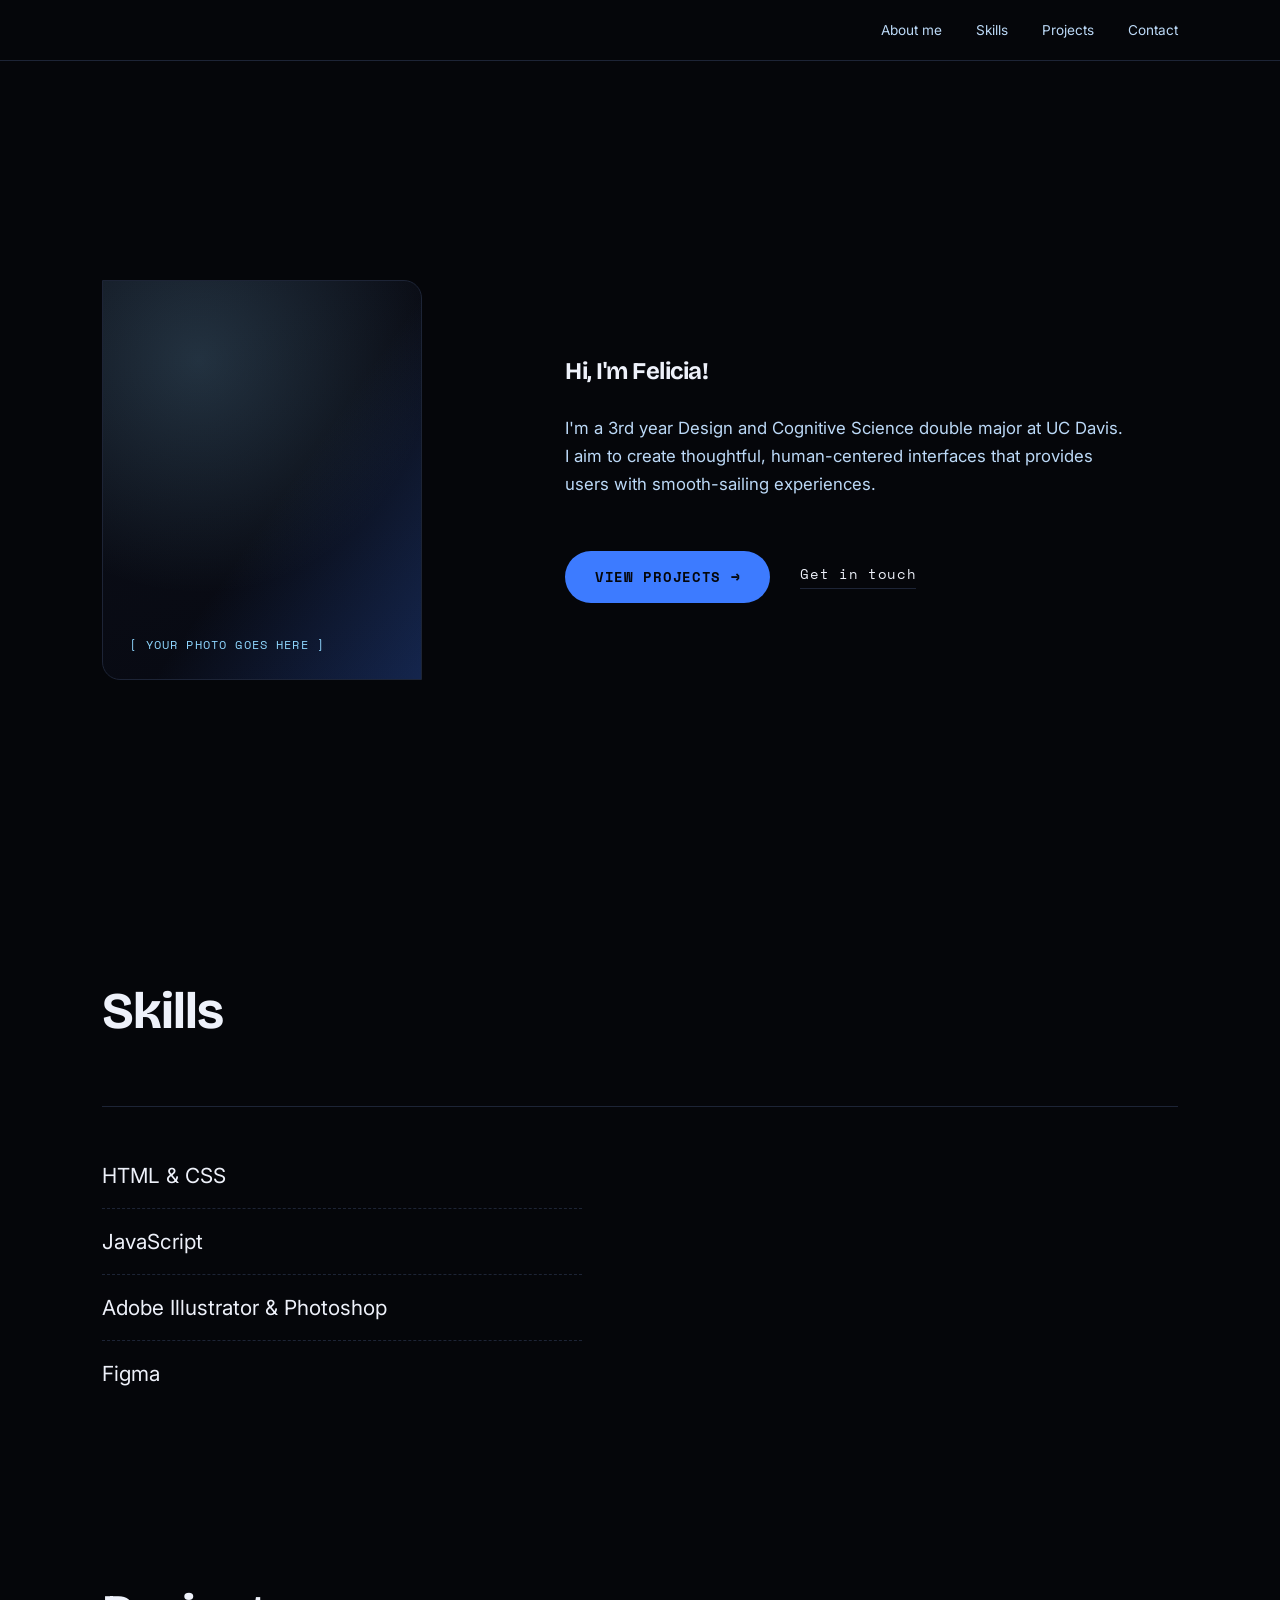
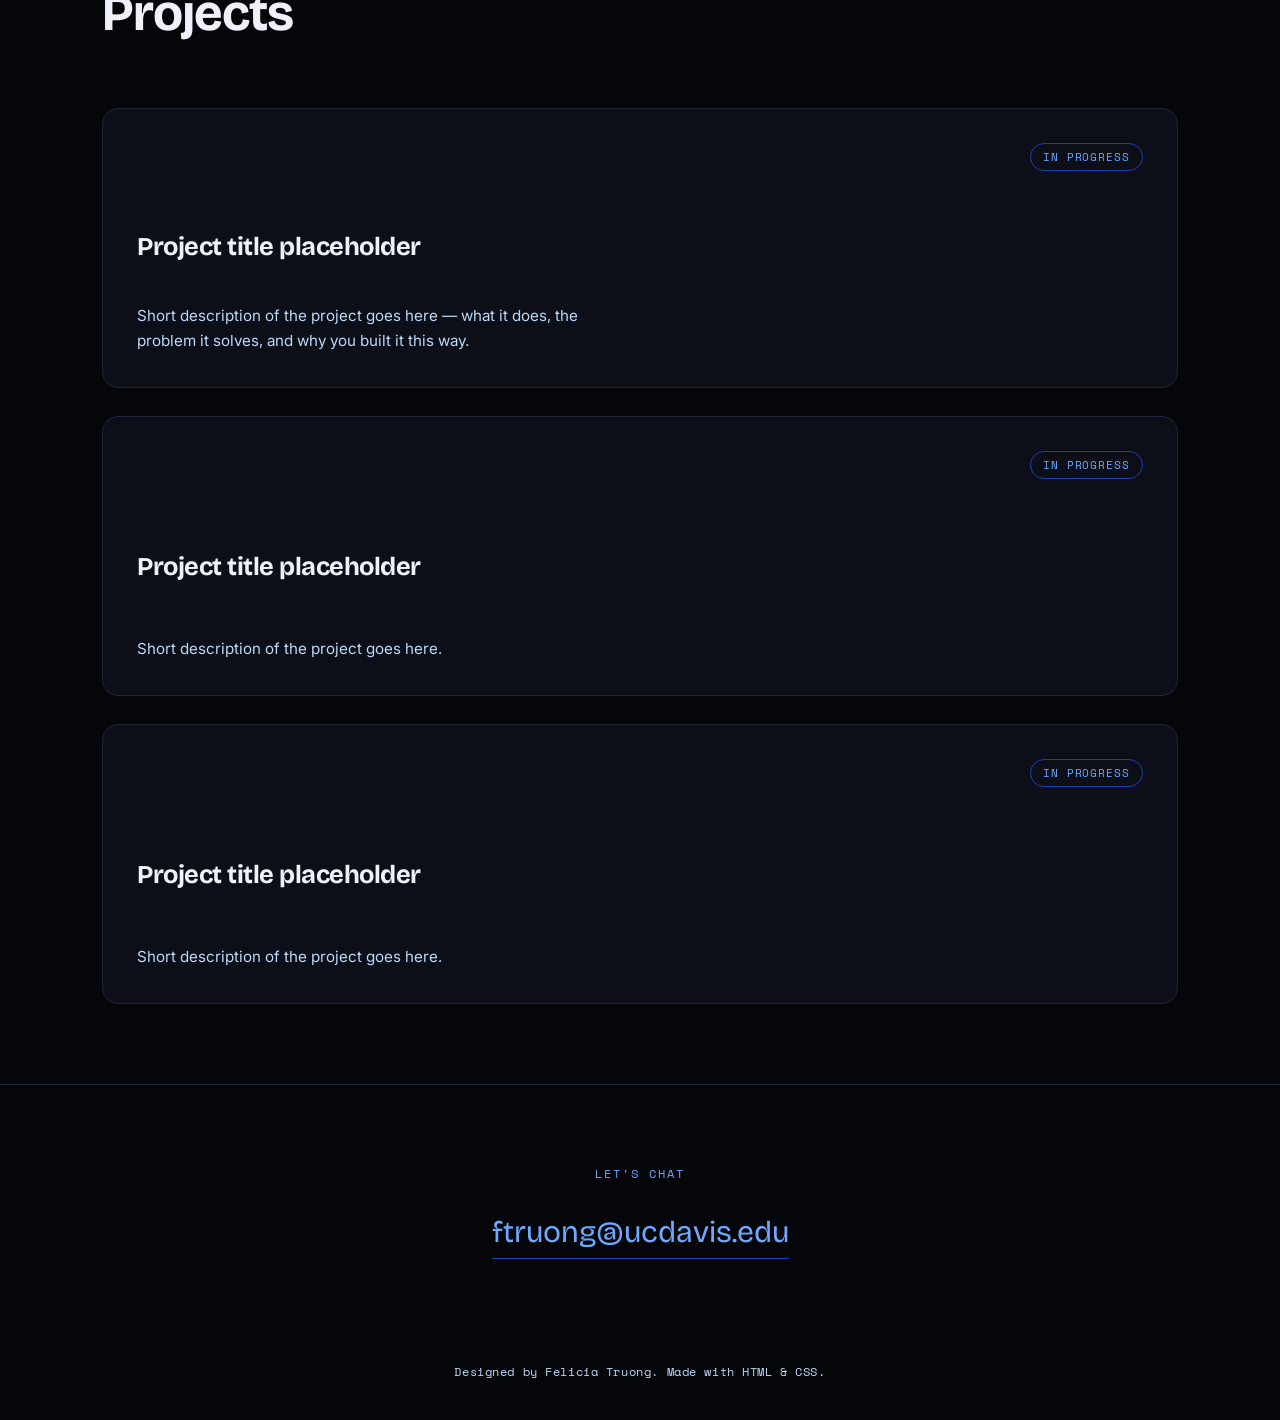
==== index.html @ 0a38a325 "updated css" ====
<!DOCTYPE html>
<html lang="en">
<head>
  <meta charset="UTF-8">
  <meta name="viewport" content="width=device-width, initial-scale=1.0">
  <title>Portfolio</title>
  <link rel="preconnect" href="https://fonts.googleapis.com">
  <link href="https://fonts.googleapis.com/css2?family=Bricolage+Grotesque:opsz,wght@12..96,400;12..96,600;12..96,700;12..96,800&family=Inter:wght@400;500;600&family=Space+Mono:wght@400;700&display=swap" rel="stylesheet">
  <link rel="stylesheet" href="styles.css">
</head>
<body>

<nav>
  <div class="nav-links">
    <a href="#bio">About me</a>
    <a href="#skills">Skills</a>
    <a href="#projects">Projects</a>
    <a href="#contact">Contact</a>
  </div>
</nav>

<!-- ABOUT ME / HERO -->
<section class="hero" id="bio">
  <div class="hero-portrait">
    <!-- Replace this with: <img src="your-photo.jpg" alt="Photo of Felicia"> -->
    <span class="tag">[ YOUR PHOTO GOES HERE ]</span>
  </div>

  <div class="hero-content">
    <h1>Hi, I'm Felicia!</h1>
    <p class="hero-sub">I'm a 3rd year Design and Cognitive Science double major at UC Davis. I aim to create thoughtful, human-centered interfaces that provides users with smooth-sailing experiences.</p>

    <div class="hero-row">
      <a href="#projects" class="btn-primary">VIEW PROJECTS →</a>
      <a href="#contact" class="btn-secondary">Get in touch</a>
    </div>
  </div>

</section>

<!-- SKILLS -->
<section id="skills">
  <div class="section-head">
    <div>
      <h2>Skills</h2>
    </div>
  </div>
 
  <div class="skills-wrap">
    <div class="skill-col">
      <ul class="skill-list">
        <li>HTML & CSS</li>
        <li>JavaScript</li>
        <li>Adobe Illustrator & Photoshop</li>
        <li>Figma</li>
      </ul>
    </div>
  </div>
</section>

<!-- PROJECTS -->
<section id="projects">
  <div class="section-head">
    <div>
      <h2>Projects</h2>
    </div>
  </div>

  <div class="project-grid">
    <div class="project-card">
      <div class="project-top">
        <span class="project-status">In progress</span>
      </div>
      <h3>Project title placeholder</h3>
      <p>Short description of the project goes here — what it does, the problem it solves, and why you built it this way.</p>
    </div>

    <div class="project-card">
      <div class="project-top">
        <span class="project-status">In Progress</span>
      </div>
      <h3>Project title placeholder</h3>
      <p>Short description of the project goes here.</p>
    </div>

    <div class="project-card">
      <div class="project-top">
        <span class="project-status">In Progress</span>
      </div>
      <h3>Project title placeholder</h3>
      <p>Short description of the project goes here.</p>
    </div>

  </div>
</section>

<!-- CONTACT -->
<section id="contact" class="contact">
  <div class="eyebrow">Let's chat</div>
  <a href="mailto:ftruong@ucdavis.edu" class="contact-email">ftruong@ucdavis.edu</a>
</section>

<footer>Designed by Felicia Truong. Made with HTML & CSS.</footer>

</body>
</html>
---- styles.css ----
/* Add you CSS here */
:root{
    --bg: #05060a;
    --surface: #0c0f18;
    --surface-2: #11152200;
    --line: #1d2436;
    --blue-deep: #1b3fb8;
    --blue: #3d7bff;
    --blue-bright: #6ea8ff;
    --cyan: #8fd7ff;
    --text: #eef1fa;
    --muted: #8893a8;
    --mono: 'Space Mono', monospace;
    --section-padding: 80px 8vw;
  }

  *{ margin:0; padding:0; box-sizing:border-box; }

  html{ scroll-behavior:smooth; }

  body{
    background: var(--bg);
    color: var(--text);
    font-family:'Inter', sans-serif;
    overflow-x:hidden;
    position:relative;
  }

  section{ position:relative; z-index:1; padding: var(--section-padding); }

  h1,h2,h3{ font-family:'Bricolage Grotesque', sans-serif; letter-spacing:-0.02em; }

  .eyebrow{
    font-family: var(--mono);
    font-size: 0.72rem;
    letter-spacing: 0.18em;
    text-transform: uppercase;
    color: var(--blue-bright);
    display:flex;
    align-items:center;
    gap:10px;
    margin-bottom: 22px;
  }
  .eyebrow::before{
    content:"";
    width: 28px;
    height: 1px;
    background: var(--blue-bright);
  }

  a{ color: inherit; text-decoration:none; }

  /* ---------- NAV ---------- */
  nav{
    position: fixed;
    top:0; left:0; right:0;
    z-index: 50;
    display:flex;
    justify-content:flex-end;
    align-items:center;
    padding: 22px 8vw;
    background: #05060a;
    border-bottom: 1px solid var(--line);
  }
  .logo{
    font-family:'Bricolage Grotesque', sans-serif;
    font-weight:700;
    font-size:1.1rem;
    letter-spacing:-0.02em;
  }
  .logo span{ color: var(--blue-bright); }
  .nav-links{
    display:flex;
    gap: 34px;
    font-size: 0.85rem;
    color: #bcd9f7;
  }
  .nav-links a{ transition: color 0.25s ease; }
  .nav-links a:hover, .nav-links a:focus-visible{ color: var(--blue-bright); }

  /* ---------- HERO ---------- */
  .hero{
    min-height: 100vh;
    display:grid;
    grid-template-columns: 0.85fr 1.15fr;
    gap: 10px;
    align-items:center;
    padding-top: 140px;
  }
  .hero-content{ display:flex; flex-direction:column; }
  .hero-portrait,
  .bio-portrait{
    aspect-ratio: 4/5;
    max-width: 320px;
    border-radius: 0 18px 0 18px;
    background:
      radial-gradient(circle at 30% 20%, rgba(143,215,255,0.18), transparent 60%),
      linear-gradient(160deg, var(--surface), #070912);
    border: 1px solid var(--line);
    position:relative;
    overflow:hidden;
    display:flex;
    align-items:flex-end;
    padding: 26px;
  }
  .bio-portrait{ border-radius: 18px; }
  .hero-portrait::after,
  .bio-portrait::after{
    content:"";
    position:absolute;
    inset:0;
    background: linear-gradient(125deg, transparent 55%, rgba(61,123,255,0.25));
  }
  .hero-portrait img{
    position:absolute;
    inset:0;
    width:100%;
    height:100%;
    object-fit:cover;
  }
  .hero-portrait .tag,
  .bio-portrait .tag{
    position:relative;
    z-index:2;
    font-family: var(--mono);
    font-size: 0.72rem;
    color: var(--cyan);
    letter-spacing: 0.1em;
  }
  .hero-tag{
    font-size: clamp(3rem, 9vw, 7.5rem);
    line-height: 0.96;
    font-weight: 800;
    max-width: 1100px;
  }
  .hero h1 .grad{
    background: linear-gradient(100deg, var(--blue-bright), var(--cyan) 60%, var(--blue-bright));
    -webkit-background-clip: text;
    background-clip: text;
    color: transparent;
  }
  .hero-sub{
    margin-top: 30px;
    max-width: 560px;
    color: #bcd9f7;
    font-size: 1.05rem;
    line-height: 1.65;
  }
  .hero-row{
    display:flex;
    align-items:center;
    gap: 30px;
    margin-top: 52px;
    flex-wrap: wrap;
  }
  .btn-primary{
    font-family: var(--mono);
    font-size: 0.85rem;
    letter-spacing: 0.05em;
    background: var(--blue);
    color: #05060a;
    padding: 16px 30px;
    border-radius: 999px;
    font-weight:700;
    box-shadow: 0 0 0 0 rgba(61,123,255,0.0);
    transition: box-shadow 0.3s ease, transform 0.3s ease;
  }
  .btn-primary:hover, .btn-primary:focus-visible{
    box-shadow: 0 0 36px 4px rgba(61,123,255,0.55);
    transform: translateY(-2px);
  }
  .btn-secondary{
    font-family: var(--mono);
    font-size: 0.85rem;
    letter-spacing: 0.05em;
    color: var(--text);
    border-bottom: 1px solid var(--line);
    padding-bottom: 4px;
    transition: border-color 0.25s ease, color 0.25s ease;
  }
  .btn-secondary:hover, .btn-secondary:focus-visible{
    border-color: var(--blue-bright);
    color: var(--blue-bright);
  }
  .scroll-hint{
    position:absolute;
    bottom: 48px;
    left: 8vw;
    font-family: var(--mono);
    font-size: 0.7rem;
    color: var(--muted);
    letter-spacing: 0.12em;
    display:flex;
    align-items:center;
    gap: 12px;
  }
  .scroll-hint .bar{
    width:1px; height:34px;
    background: linear-gradient(to bottom, var(--blue-bright), transparent);
  }

  /* ---------- SECTION HEADERS ---------- */
  .section-head{
    display:flex;
    justify-content:space-between;
    align-items:flex-end;
    margin-bottom: 64px;
    gap: 40px;
    flex-wrap:wrap;
  }
  .section-head h2{
    font-size: clamp(2rem, 4vw, 3.2rem);
    font-weight: 700;
  }
  .section-head p{
    color: var(--muted);
    max-width: 360px;
    font-size: 0.95rem;
    line-height: 1.6;
  }

  /* ---------- BIO ---------- */
  .bio{
    display:grid;
    grid-template-columns: 0.9fr 1.1fr;
    gap: 80px;
    align-items:start;
  }
  .bio-portrait{
    aspect-ratio: 4/5;
    border-radius: 18px;
    background:
      radial-gradient(circle at 30% 20%, rgba(143,215,255,0.18), transparent 60%),
      linear-gradient(160deg, var(--surface), #070912);
    border: 1px solid var(--line);
    position:relative;
    overflow:hidden;
    display:flex;
    align-items:flex-end;
    padding: 26px;
  }
  .bio-portrait::after{
    content:"";
    position:absolute;
    inset:0;
    background: linear-gradient(125deg, transparent 55%, rgba(61,123,255,0.25));
  }
  .bio-portrait .tag{
    position:relative;
    z-index:2;
    font-family: var(--mono);
    font-size: 0.72rem;
    color: var(--cyan);
    letter-spacing: 0.1em;
  }
  .bio-text p{
    font-size: 1.15rem;
    line-height: 1.75;
    color: var(--text);
    margin-bottom: 26px;
  }
  .bio-text p:first-of-type{ font-size: 1.35rem; font-weight:500; }
  .bio-text .muted-line{ color: var(--muted); font-size: 1rem; }

  .bio-stats{
    display:flex;
    gap: 50px;
    margin-top: 44px;
    border-top: 1px solid var(--line);
    padding-top: 26px;
    max-width: 560px;
  }
  .bio-stats div strong{
    display:block;
    font-family:'Bricolage Grotesque', sans-serif;
    font-size: 1.8rem;
    color: var(--blue-bright);
  }
  .bio-stats div span{
    font-family: var(--mono);
    font-size: 0.7rem;
    color: var(--muted);
    letter-spacing: 0.08em;
    text-transform: uppercase;
  }

  /* ---------- PROJECTS ---------- */
  .project-grid{
    display:grid;
    grid-template-columns: 1fr;
    gap: 28px;
  }
  .project-card{
    background: var(--surface);
    border: 1px solid var(--line);
    border-radius: 16px;
    padding: 34px;
    position:relative;
    overflow:hidden;
    transition: transform 0.35s ease, border-color 0.35s ease, box-shadow 0.35s ease;
    min-height: 280px;
    display:flex;
    flex-direction:column;
    justify-content:space-between;
  }
  .project-card::before{
    content:"";
    position:absolute;
    top:-40%; right:-30%;
    width: 60%; height: 80%;
    background: radial-gradient(circle, rgba(61,123,255,0.25), transparent 70%);
    opacity:0;
    transition: opacity 0.4s ease;
  }
  .project-card:hover, .project-card:focus-within{
    transform: translateY(-6px);
    border-color: var(--blue);
    box-shadow: 0 20px 50px -20px rgba(61,123,255,0.35);
  }
  .project-card:hover::before{ opacity:1; }
  .project-top{
    display:flex;
    justify-content:flex-end;
    align-items:flex-start;
    position:relative;
    z-index:1;
  }
  .project-num{
    font-family: var(--mono);
    color: var(--muted);
    font-size: 0.8rem;
  }
  .project-status{
    font-family: var(--mono);
    font-size: 0.68rem;
    letter-spacing: 0.08em;
    text-transform: uppercase;
    color: var(--blue-bright);
    border: 1px solid var(--blue-deep);
    padding: 5px 12px;
    border-radius: 999px;
  }
  .project-card h3{
    font-size: 1.6rem;
    margin-top: 30px;
    position:relative;
    z-index:1;
  }
  .project-card p{
    color: #bcd9f7;
    margin-top: 12px;
    font-size: 0.95rem;
    line-height: 1.6;
    max-width: 480px;
    position:relative;
    z-index:1;
  }
  .project-tags{
    display:flex;
    gap: 10px;
    margin-top: 24px;
    flex-wrap:wrap;
    position:relative;
    z-index:1;
  }
  .project-tags span{
    font-family: var(--mono);
    font-size: 0.68rem;
    color: var(--cyan);
    border: 1px solid var(--line);
    padding: 5px 10px;
    border-radius: 6px;
  }

  /* ---------- SKILLS ---------- */
  .skills-wrap{
    display:grid;
    grid-template-columns: 1fr;
    border-top: 1px solid var(--line);
  }
  .skill-col{
    padding: 36px 0;
  }
  .skill-list{
    list-style:none;
    display:flex;
    flex-direction:column;
    gap: 0;
    max-width: 480px;
  }
  .skill-list li{
    font-size: 1.3rem;
    color: var(--text);
    padding: 20px 0;
    border-bottom: 1px dashed var(--line);
  }
  .skill-list li:last-child{ border-bottom:none; padding-bottom:0; }


  /* ---------- CONTACT ---------- */
  .contact{
    text-align:center;
    border-top: 1px solid var(--line);
  }
  .contact .eyebrow{ justify-content:center; }
  .contact .eyebrow::before{ display:none; }
  .contact h2{
    font-size: clamp(2.4rem, 7vw, 5.5rem);
    font-weight: 800;
    max-width: 900px;
    margin: 0 auto 28px;
    line-height: 1.05;
  }
  .contact-email{
    display:inline-block;
    margin-top: 10px;
    font-size: clamp(1.2rem, 3vw, 1.9rem);
    font-family:'Bricolage Grotesque', sans-serif;
    color: var(--blue-bright);
    border-bottom: 1px solid var(--blue-deep);
    padding-bottom: 8px;
    transition: color 0.25s ease, border-color 0.25s ease;
  }
  .contact-email:hover, .contact-email:focus-visible{
    color: var(--cyan);
    border-color: var(--cyan);
  }

  footer{
    text-align:center;
    padding: 24px 8vw 40px;
    font-family: var(--mono);
    font-size: 0.72rem;
    color: #bcd9f7;
    letter-spacing: 0.05em;
  }

  /* ---------- ACCESSIBILITY ---------- */
  a:focus-visible, button:focus-visible{
    outline: 2px solid var(--blue-bright);
    outline-offset: 3px;
  }

  @media (prefers-reduced-motion: reduce){
    *{ transition: none !important; }
    html{ scroll-behavior: auto; }
  }

  /* ---------- RESPONSIVE ---------- */
  @media (max-width: 900px){
    section{ padding: 60px 6vw; }
    .hero{ grid-template-columns: 1fr; padding-top: 120px; }
    .hero-portrait{ order: -1; max-width: 320px; aspect-ratio: 1/1; }
    .project-grid{ grid-template-columns: 1fr; }
    .project-card:nth-child(1){ grid-column: span 1; }
    .skills-wrap{ grid-template-columns: 1fr; }
    .skill-col{ border-right:none; }
    .nav-links{ gap: 16px; font-size: 0.72rem; }
    .logo{ font-size: 0.95rem; }
  }

  @media (max-width: 480px){
    nav{ padding: 18px 5vw; }
    .nav-links{ gap: 10px; font-size: 0.62rem; }
  }
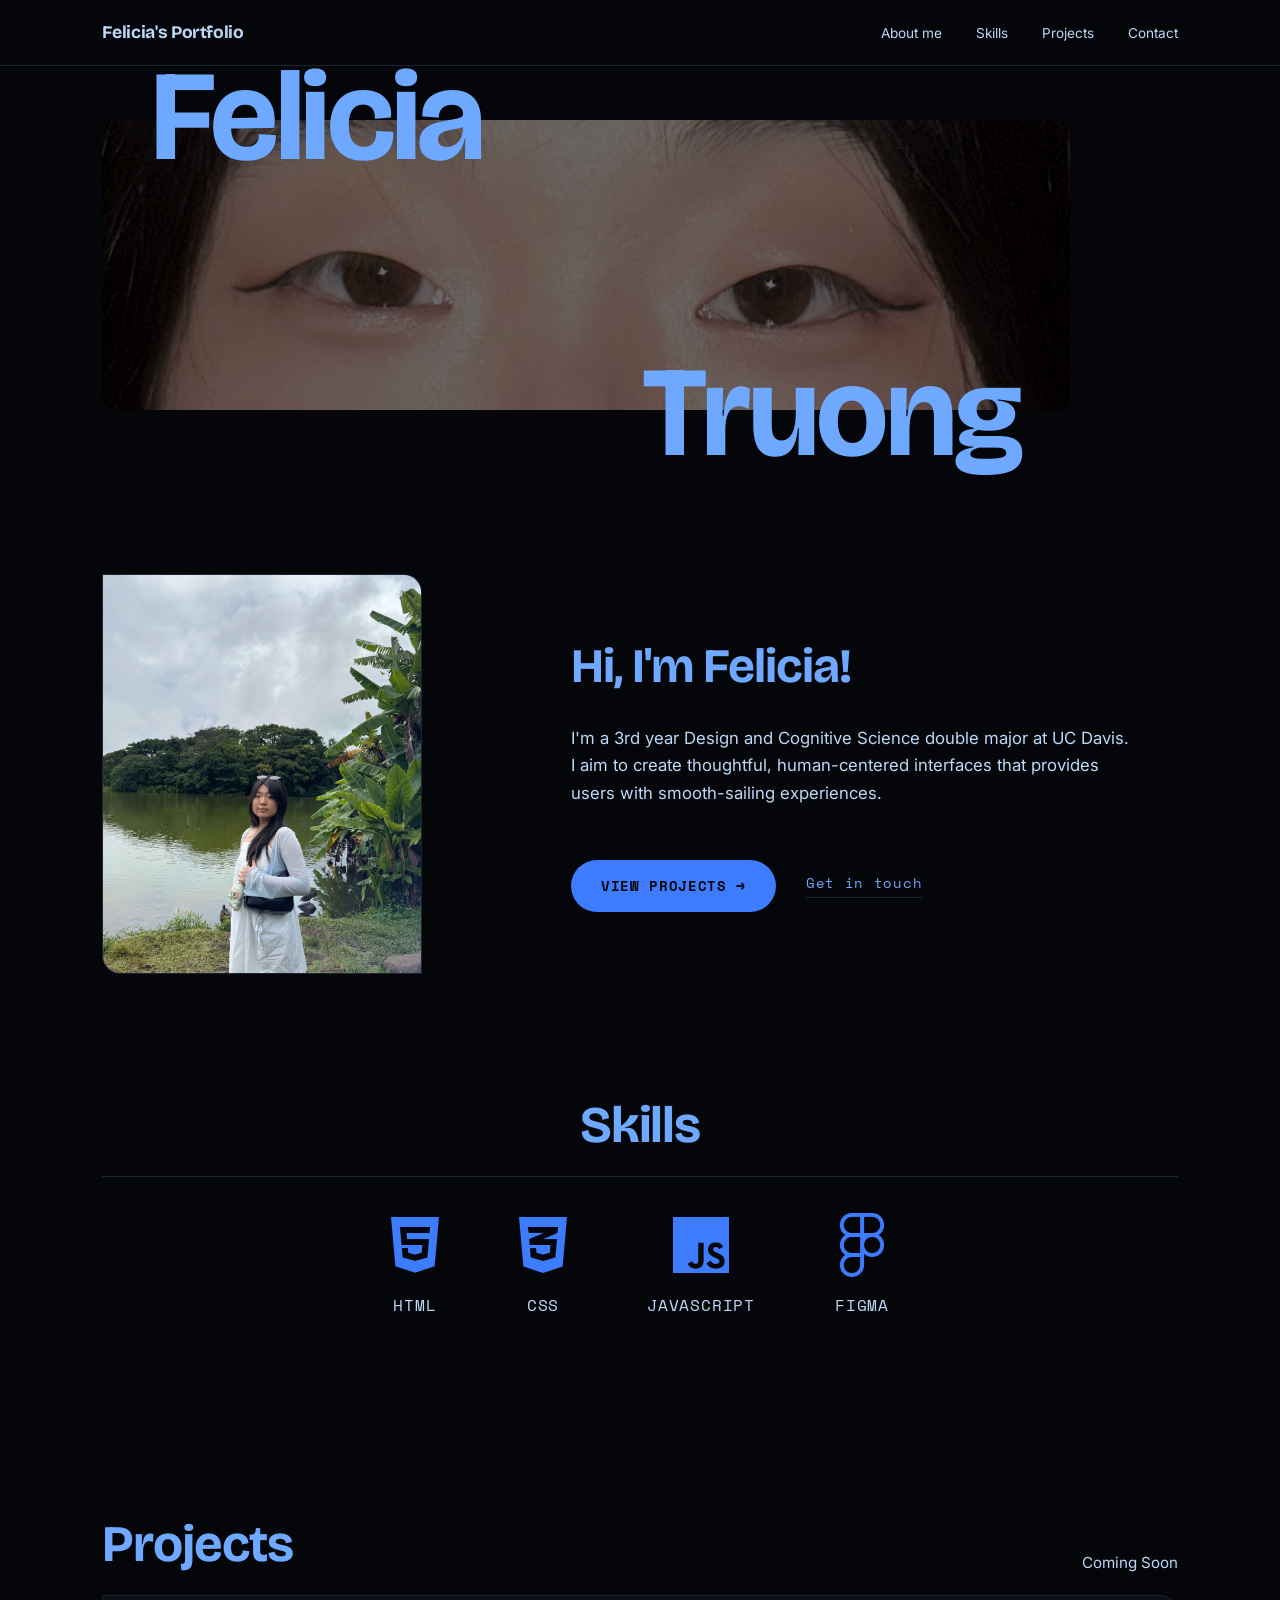
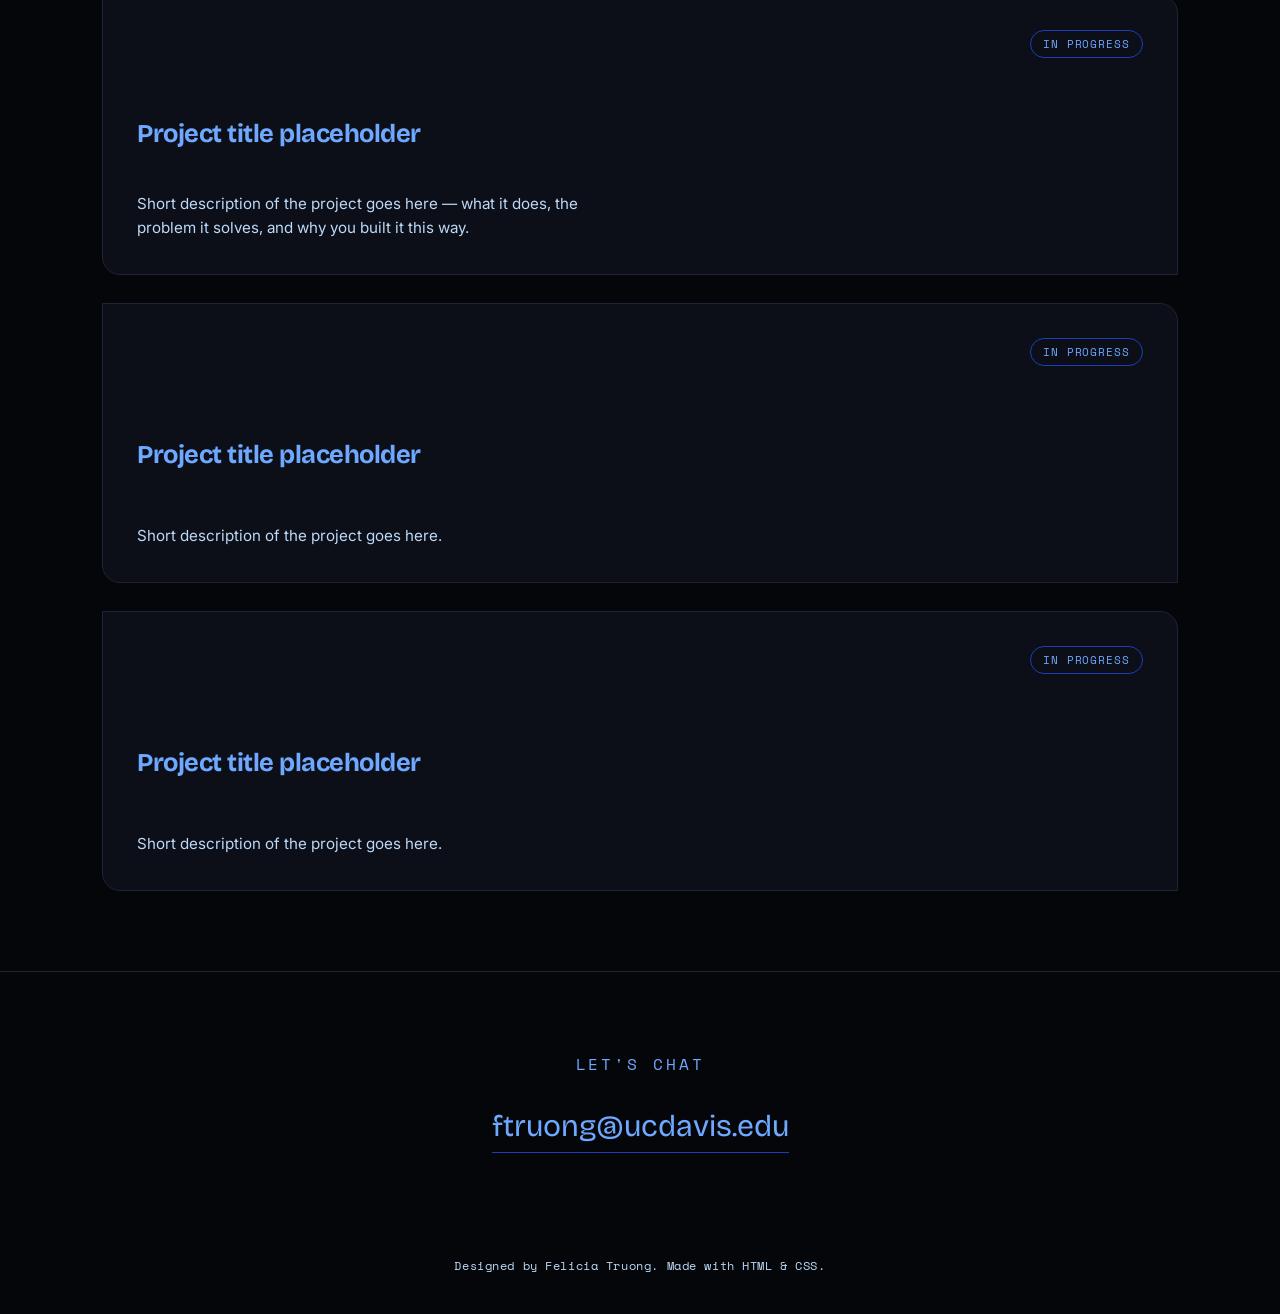
==== commit 31d39258: "refining portfolio website and added personal images" ====
--- a/index.html
+++ b/index.html
@@ -6,11 +6,13 @@
   <title>Portfolio</title>
   <link rel="preconnect" href="https://fonts.googleapis.com">
   <link href="https://fonts.googleapis.com/css2?family=Bricolage+Grotesque:opsz,wght@12..96,400;12..96,600;12..96,700;12..96,800&family=Inter:wght@400;500;600&family=Space+Mono:wght@400;700&display=swap" rel="stylesheet">
+  <link rel="stylesheet" href="https://cdnjs.cloudflare.com/ajax/libs/font-awesome/6.4.0/css/all.min.css">
   <link rel="stylesheet" href="styles.css">
 </head>
 <body>
 
 <nav>
+  <div class="logo">Felicia's Portfolio</div>
   <div class="nav-links">
     <a href="#bio">About me</a>
     <a href="#skills">Skills</a>
@@ -19,11 +21,19 @@
   </div>
 </nav>
 
+<!-- BANNER -->
+<section class="banner">
+  <div class="banner-container">
+    <div class="banner-text banner-top-left">Felicia</div>
+    <img src="img/header.jpg" alt="Banner">
+    <div class="banner-text banner-bottom-right">Truong</div>
+  </div>
+</section>
+
 <!-- ABOUT ME / HERO -->
 <section class="hero" id="bio">
   <div class="hero-portrait">
-    <!-- Replace this with: <img src="your-photo.jpg" alt="Photo of Felicia"> -->
-    <span class="tag">[ YOUR PHOTO GOES HERE ]</span>
+    <img src="img/me.jpg" alt="Photo of Felicia">
   </div>
 
   <div class="hero-content">
@@ -47,13 +57,23 @@
   </div>
  
   <div class="skills-wrap">
-    <div class="skill-col">
-      <ul class="skill-list">
-        <li>HTML & CSS</li>
-        <li>JavaScript</li>
-        <li>Adobe Illustrator & Photoshop</li>
-        <li>Figma</li>
-      </ul>
+    <div class="skill-grid">
+      <div class="skill-item">
+        <i class="fab fa-html5"></i>
+        <p>HTML</p>
+      </div>
+      <div class="skill-item">
+        <i class="fa-brands fa-css3-alt"></i>
+        <p>CSS</p>
+      </div>
+      <div class="skill-item">
+        <i class="fab fa-js"></i>
+        <p>JavaScript</p>
+      </div>
+      <div class="skill-item">
+        <i class="fab fa-figma"></i>
+        <p>Figma</p>
+      </div>
     </div>
   </div>
 </section>
@@ -64,6 +84,7 @@
     <div>
       <h2>Projects</h2>
     </div>
+    <p>Coming Soon</p>
   </div>
 
   <div class="project-grid">
--- a/styles.css
+++ b/styles.css
@@ -1,41 +1,27 @@
-/* Add you CSS here */
-:root{
-    --bg: #05060a;
-    --surface: #0c0f18;
-    --surface-2: #11152200;
-    --line: #1d2436;
-    --blue-deep: #1b3fb8;
-    --blue: #3d7bff;
-    --blue-bright: #6ea8ff;
-    --cyan: #8fd7ff;
-    --text: #eef1fa;
-    --muted: #8893a8;
-    --mono: 'Space Mono', monospace;
-    --section-padding: 80px 8vw;
-  }
-
   *{ margin:0; padding:0; box-sizing:border-box; }
 
   html{ scroll-behavior:smooth; }
 
   body{
-    background: var(--bg);
-    color: var(--text);
+    background: #05060a;
+    color: #6ea8ff;
     font-family:'Inter', sans-serif;
     overflow-x:hidden;
     position:relative;
   }
 
-  section{ position:relative; z-index:1; padding: var(--section-padding); }
+  section{ position:relative; z-index:1; padding: 80px 8vw; }
 
   h1,h2,h3{ font-family:'Bricolage Grotesque', sans-serif; letter-spacing:-0.02em; }
 
+  h1{ font-size: 3rem; }
+
   .eyebrow{
-    font-family: var(--mono);
-    font-size: 0.72rem;
+    font-family: 'Space Mono', monospace;
+    font-size: 1rem;
     letter-spacing: 0.18em;
     text-transform: uppercase;
-    color: var(--blue-bright);
+    color: #6ea8ff;
     display:flex;
     align-items:center;
     gap:10px;
@@ -45,7 +31,7 @@
     content:"";
     width: 28px;
     height: 1px;
-    background: var(--blue-bright);
+    background: #6ea8ff;
   }
 
   a{ color: inherit; text-decoration:none; }
@@ -56,19 +42,19 @@
     top:0; left:0; right:0;
     z-index: 50;
     display:flex;
-    justify-content:flex-end;
+    justify-content:space-between;
     align-items:center;
     padding: 22px 8vw;
     background: #05060a;
-    border-bottom: 1px solid var(--line);
+    border-bottom: 1px solid #1d2436;
   }
   .logo{
     font-family:'Bricolage Grotesque', sans-serif;
     font-weight:700;
     font-size:1.1rem;
     letter-spacing:-0.02em;
-  }
-  .logo span{ color: var(--blue-bright); }
+    color: #bcd9f7;
+  }
   .nav-links{
     display:flex;
     gap: 34px;
@@ -76,16 +62,17 @@
     color: #bcd9f7;
   }
   .nav-links a{ transition: color 0.25s ease; }
-  .nav-links a:hover, .nav-links a:focus-visible{ color: var(--blue-bright); }
+  .nav-links a:hover, .nav-links a:focus-visible{ color: #6ea8ff; text-shadow: 0 0 10px #6ea8ff; }
 
   /* ---------- HERO ---------- */
   .hero{
-    min-height: 100vh;
+    min-height: auto;
     display:grid;
     grid-template-columns: 0.85fr 1.15fr;
-    gap: 10px;
+    gap: 20px;
     align-items:center;
-    padding-top: 140px;
+    padding-top: 80px;
+    padding-bottom: 40px;
   }
   .hero-content{ display:flex; flex-direction:column; }
   .hero-portrait,
@@ -95,8 +82,8 @@
     border-radius: 0 18px 0 18px;
     background:
       radial-gradient(circle at 30% 20%, rgba(143,215,255,0.18), transparent 60%),
-      linear-gradient(160deg, var(--surface), #070912);
-    border: 1px solid var(--line);
+      linear-gradient(160deg, #0c0f18, #070912);
+    border: 1px solid #1d2436;
     position:relative;
     overflow:hidden;
     display:flex;
@@ -122,9 +109,9 @@
   .bio-portrait .tag{
     position:relative;
     z-index:2;
-    font-family: var(--mono);
+    font-family: 'Space Mono', monospace;
     font-size: 0.72rem;
-    color: var(--cyan);
+    color: #8fd7ff;
     letter-spacing: 0.1em;
   }
   .hero-tag{
@@ -154,10 +141,10 @@
     flex-wrap: wrap;
   }
   .btn-primary{
-    font-family: var(--mono);
+    font-family: 'Space Mono', monospace;
     font-size: 0.85rem;
     letter-spacing: 0.05em;
-    background: var(--blue);
+    background: #3d7bff;
     color: #05060a;
     padding: 16px 30px;
     border-radius: 999px;
@@ -170,25 +157,25 @@
     transform: translateY(-2px);
   }
   .btn-secondary{
-    font-family: var(--mono);
+    font-family: 'Space Mono', monospace;
     font-size: 0.85rem;
     letter-spacing: 0.05em;
-    color: var(--text);
-    border-bottom: 1px solid var(--line);
+    color: #6ea8ff;
+    border-bottom: 1px solid #1d2436;
     padding-bottom: 4px;
     transition: border-color 0.25s ease, color 0.25s ease;
   }
   .btn-secondary:hover, .btn-secondary:focus-visible{
-    border-color: var(--blue-bright);
-    color: var(--blue-bright);
+    border-color: #6ea8ff;
+    color: #6ea8ff;
   }
   .scroll-hint{
     position:absolute;
     bottom: 48px;
     left: 8vw;
-    font-family: var(--mono);
+    font-family: 'Space Mono', monospace;
     font-size: 0.7rem;
-    color: var(--muted);
+    color: #8893a8;
     letter-spacing: 0.12em;
     display:flex;
     align-items:center;
@@ -196,7 +183,41 @@
   }
   .scroll-hint .bar{
     width:1px; height:34px;
-    background: linear-gradient(to bottom, var(--blue-bright), transparent);
+    background: linear-gradient(to bottom, #6ea8ff, transparent);
+  }
+
+  /* ---------- BANNER ---------- */
+  .banner{
+    padding: 120px 8vw 80px;
+    position: relative;
+  }
+  .banner-container{
+    position: relative;
+    display: inline-block;
+    width: 90%;
+    margin: 0 auto;
+  }
+  .banner-container img{
+    width: 100%;
+    height: auto;
+    display: block;
+    border-radius: 12px;
+  }
+  .banner-text{
+    position: absolute;
+    font-family: 'Bricolage Grotesque', sans-serif;
+    font-size: clamp(4rem, 10vw, 8rem);
+    font-weight: 700;
+    color: #6ea8ff;
+    letter-spacing: -0.02em;
+  }
+  .banner-top-left{
+    top: -80px;
+    left: 5%;
+  }
+  .banner-bottom-right{
+    bottom: -80px;
+    right: 5%;
   }
 
   /* ---------- SECTION HEADERS ---------- */
@@ -204,7 +225,7 @@
     display:flex;
     justify-content:space-between;
     align-items:flex-end;
-    margin-bottom: 64px;
+    margin-bottom: 20px;
     gap: 40px;
     flex-wrap:wrap;
   }
@@ -213,10 +234,14 @@
     font-weight: 700;
   }
   .section-head p{
-    color: var(--muted);
+    color: #bcd9f7;
     max-width: 360px;
     font-size: 0.95rem;
     line-height: 1.6;
+  }
+
+  #skills .section-head{
+    justify-content: center;
   }
 
   /* ---------- BIO ---------- */
@@ -231,8 +256,8 @@
     border-radius: 18px;
     background:
       radial-gradient(circle at 30% 20%, rgba(143,215,255,0.18), transparent 60%),
-      linear-gradient(160deg, var(--surface), #070912);
-    border: 1px solid var(--line);
+      linear-gradient(160deg, #0c0f18, #070912);
+    border: 1px solid #1d2436;
     position:relative;
     overflow:hidden;
     display:flex;
@@ -248,25 +273,25 @@
   .bio-portrait .tag{
     position:relative;
     z-index:2;
-    font-family: var(--mono);
+    font-family: 'Space Mono', monospace;
     font-size: 0.72rem;
-    color: var(--cyan);
+    color: #8fd7ff;
     letter-spacing: 0.1em;
   }
   .bio-text p{
     font-size: 1.15rem;
     line-height: 1.75;
-    color: var(--text);
+    color: #6ea8ff;
     margin-bottom: 26px;
   }
   .bio-text p:first-of-type{ font-size: 1.35rem; font-weight:500; }
-  .bio-text .muted-line{ color: var(--muted); font-size: 1rem; }
+  .bio-text .muted-line{ color: #8893a8; font-size: 1rem; }
 
   .bio-stats{
     display:flex;
     gap: 50px;
     margin-top: 44px;
-    border-top: 1px solid var(--line);
+    border-top: 1px solid #1d2436;
     padding-top: 26px;
     max-width: 560px;
   }
@@ -274,12 +299,12 @@
     display:block;
     font-family:'Bricolage Grotesque', sans-serif;
     font-size: 1.8rem;
-    color: var(--blue-bright);
+    color: #6ea8ff;
   }
   .bio-stats div span{
-    font-family: var(--mono);
+    font-family: 'Space Mono', monospace;
     font-size: 0.7rem;
-    color: var(--muted);
+    color: #8893a8;
     letter-spacing: 0.08em;
     text-transform: uppercase;
   }
@@ -291,9 +316,9 @@
     gap: 28px;
   }
   .project-card{
-    background: var(--surface);
-    border: 1px solid var(--line);
-    border-radius: 16px;
+    background: #0c0f18;
+    border: 1px solid #1d2436;
+    border-radius: 0 18px 0 18px;
     padding: 34px;
     position:relative;
     overflow:hidden;
@@ -314,7 +339,7 @@
   }
   .project-card:hover, .project-card:focus-within{
     transform: translateY(-6px);
-    border-color: var(--blue);
+    border-color: #3d7bff;
     box-shadow: 0 20px 50px -20px rgba(61,123,255,0.35);
   }
   .project-card:hover::before{ opacity:1; }
@@ -326,17 +351,17 @@
     z-index:1;
   }
   .project-num{
-    font-family: var(--mono);
-    color: var(--muted);
+    font-family: 'Space Mono', monospace;
+    color: #8893a8;
     font-size: 0.8rem;
   }
   .project-status{
-    font-family: var(--mono);
+    font-family: 'Space Mono', monospace;
     font-size: 0.68rem;
     letter-spacing: 0.08em;
     text-transform: uppercase;
-    color: var(--blue-bright);
-    border: 1px solid var(--blue-deep);
+    color: #6ea8ff;
+    border: 1px solid #1b3fb8;
     padding: 5px 12px;
     border-radius: 999px;
   }
@@ -364,10 +389,10 @@
     z-index:1;
   }
   .project-tags span{
-    font-family: var(--mono);
+    font-family: 'Space Mono', monospace;
     font-size: 0.68rem;
-    color: var(--cyan);
-    border: 1px solid var(--line);
+    color: #8fd7ff;
+    border: 1px solid #1d2436;
     padding: 5px 10px;
     border-radius: 6px;
   }
@@ -376,31 +401,46 @@
   .skills-wrap{
     display:grid;
     grid-template-columns: 1fr;
-    border-top: 1px solid var(--line);
-  }
-  .skill-col{
+    border-top: 1px solid #1d2436;
+  }
+  .skill-grid{
+    display: flex;
+    flex-direction: row;
+    gap: 80px;
+    justify-content: center;
+    align-items: flex-start;
     padding: 36px 0;
   }
-  .skill-list{
-    list-style:none;
-    display:flex;
-    flex-direction:column;
-    gap: 0;
-    max-width: 480px;
-  }
-  .skill-list li{
-    font-size: 1.3rem;
-    color: var(--text);
-    padding: 20px 0;
-    border-bottom: 1px dashed var(--line);
-  }
-  .skill-list li:last-child{ border-bottom:none; padding-bottom:0; }
+  .skill-item{
+    display: flex;
+    flex-direction: column;
+    align-items: center;
+    gap: 16px;
+    cursor: pointer;
+    transition: transform 0.3s ease;
+  }
+  .skill-item i{
+    font-size: 4rem;
+    color: #3d7bff;
+    transition: transform 0.3s ease, filter 0.3s ease;
+  }
+  .skill-item p{
+    font-family: 'Space Mono', monospace;
+    font-size: 1rem;
+    color: #bcd9f7;
+    letter-spacing: 0.05em;
+    text-transform: uppercase;
+  }
+  .skill-item:hover i{
+    transform: scale(1.2);
+    filter: drop-shadow(0 0 15px #3d7bff);
+  }
 
 
   /* ---------- CONTACT ---------- */
   .contact{
     text-align:center;
-    border-top: 1px solid var(--line);
+    border-top: 1px solid #1d2436;
   }
   .contact .eyebrow{ justify-content:center; }
   .contact .eyebrow::before{ display:none; }
@@ -416,20 +456,20 @@
     margin-top: 10px;
     font-size: clamp(1.2rem, 3vw, 1.9rem);
     font-family:'Bricolage Grotesque', sans-serif;
-    color: var(--blue-bright);
-    border-bottom: 1px solid var(--blue-deep);
+    color: #6ea8ff;
+    border-bottom: 1px solid #1b3fb8;
     padding-bottom: 8px;
     transition: color 0.25s ease, border-color 0.25s ease;
   }
   .contact-email:hover, .contact-email:focus-visible{
-    color: var(--cyan);
-    border-color: var(--cyan);
+    color: #8fd7ff;
+    border-color: #8fd7ff;
   }
 
   footer{
     text-align:center;
     padding: 24px 8vw 40px;
-    font-family: var(--mono);
+    font-family: 'Space Mono', monospace;
     font-size: 0.72rem;
     color: #bcd9f7;
     letter-spacing: 0.05em;
@@ -437,7 +477,7 @@
 
   /* ---------- ACCESSIBILITY ---------- */
   a:focus-visible, button:focus-visible{
-    outline: 2px solid var(--blue-bright);
+    outline: 2px solid #6ea8ff;
     outline-offset: 3px;
   }
 
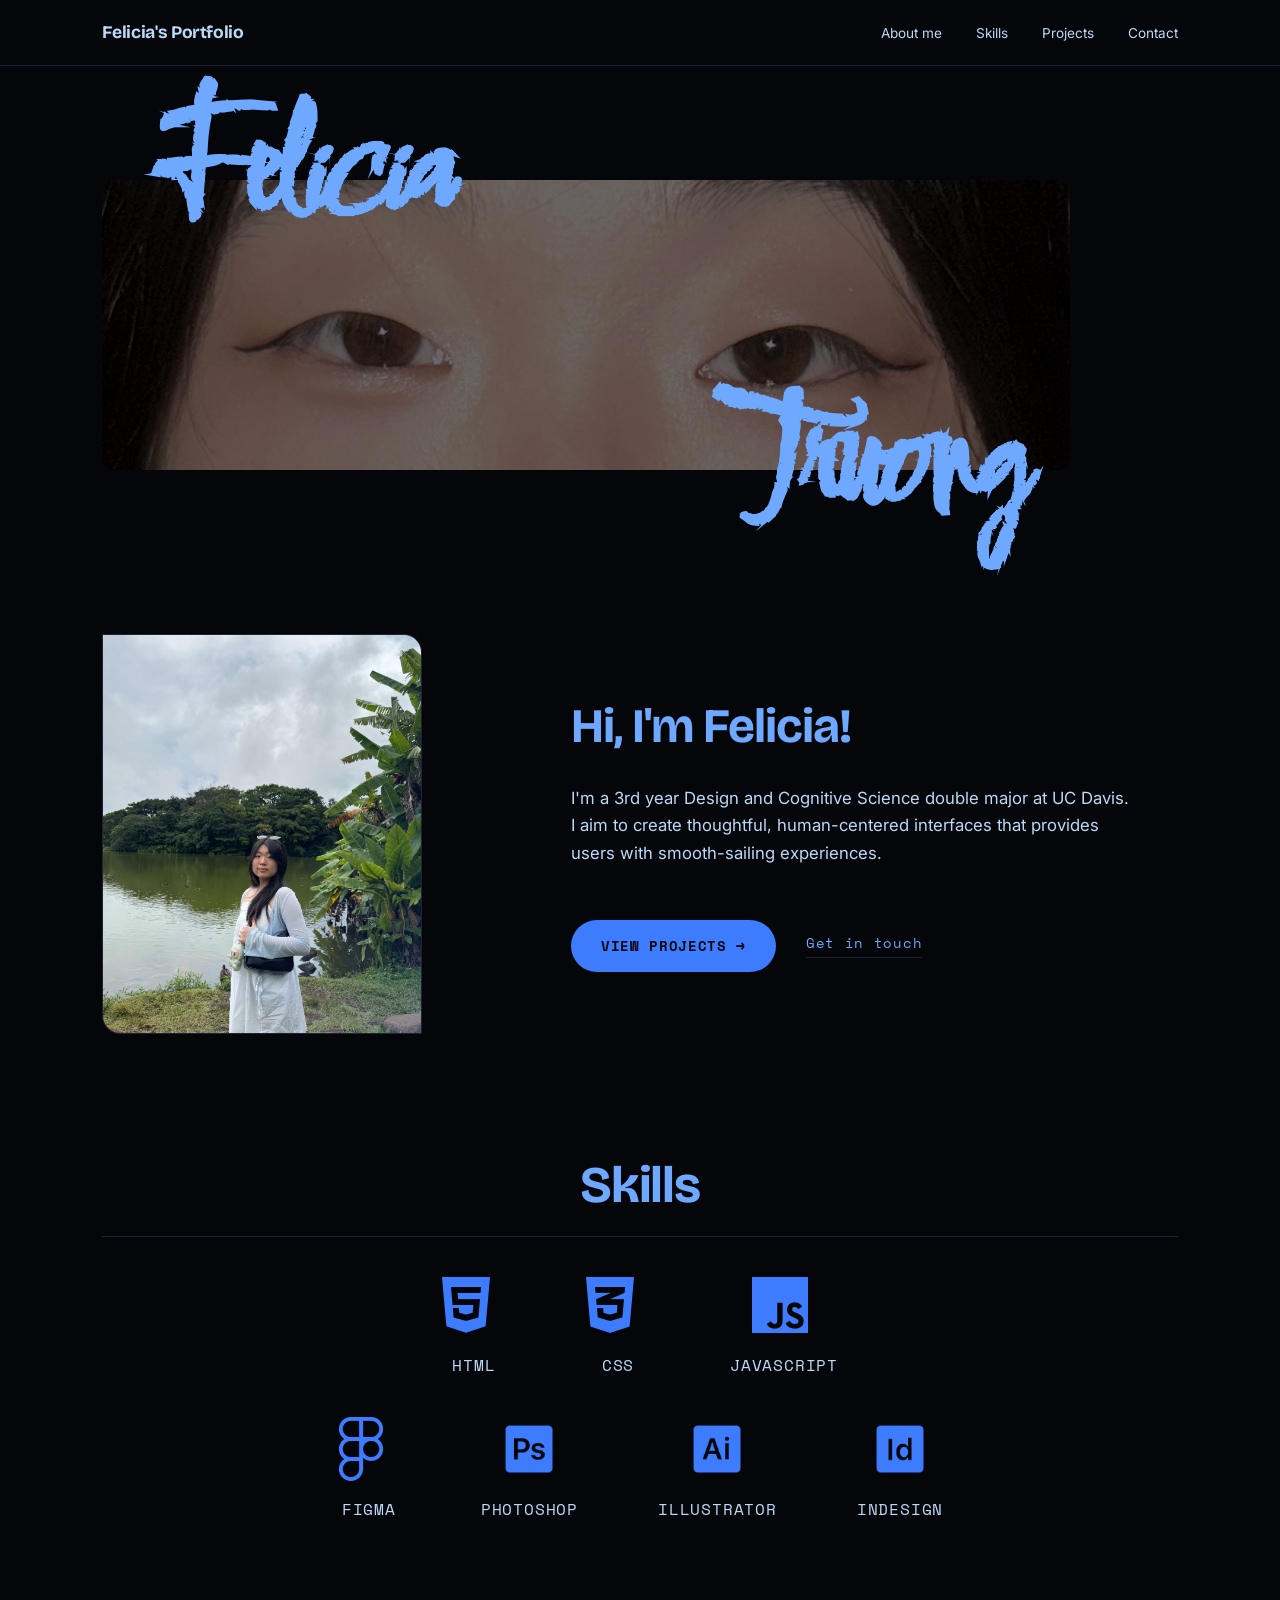
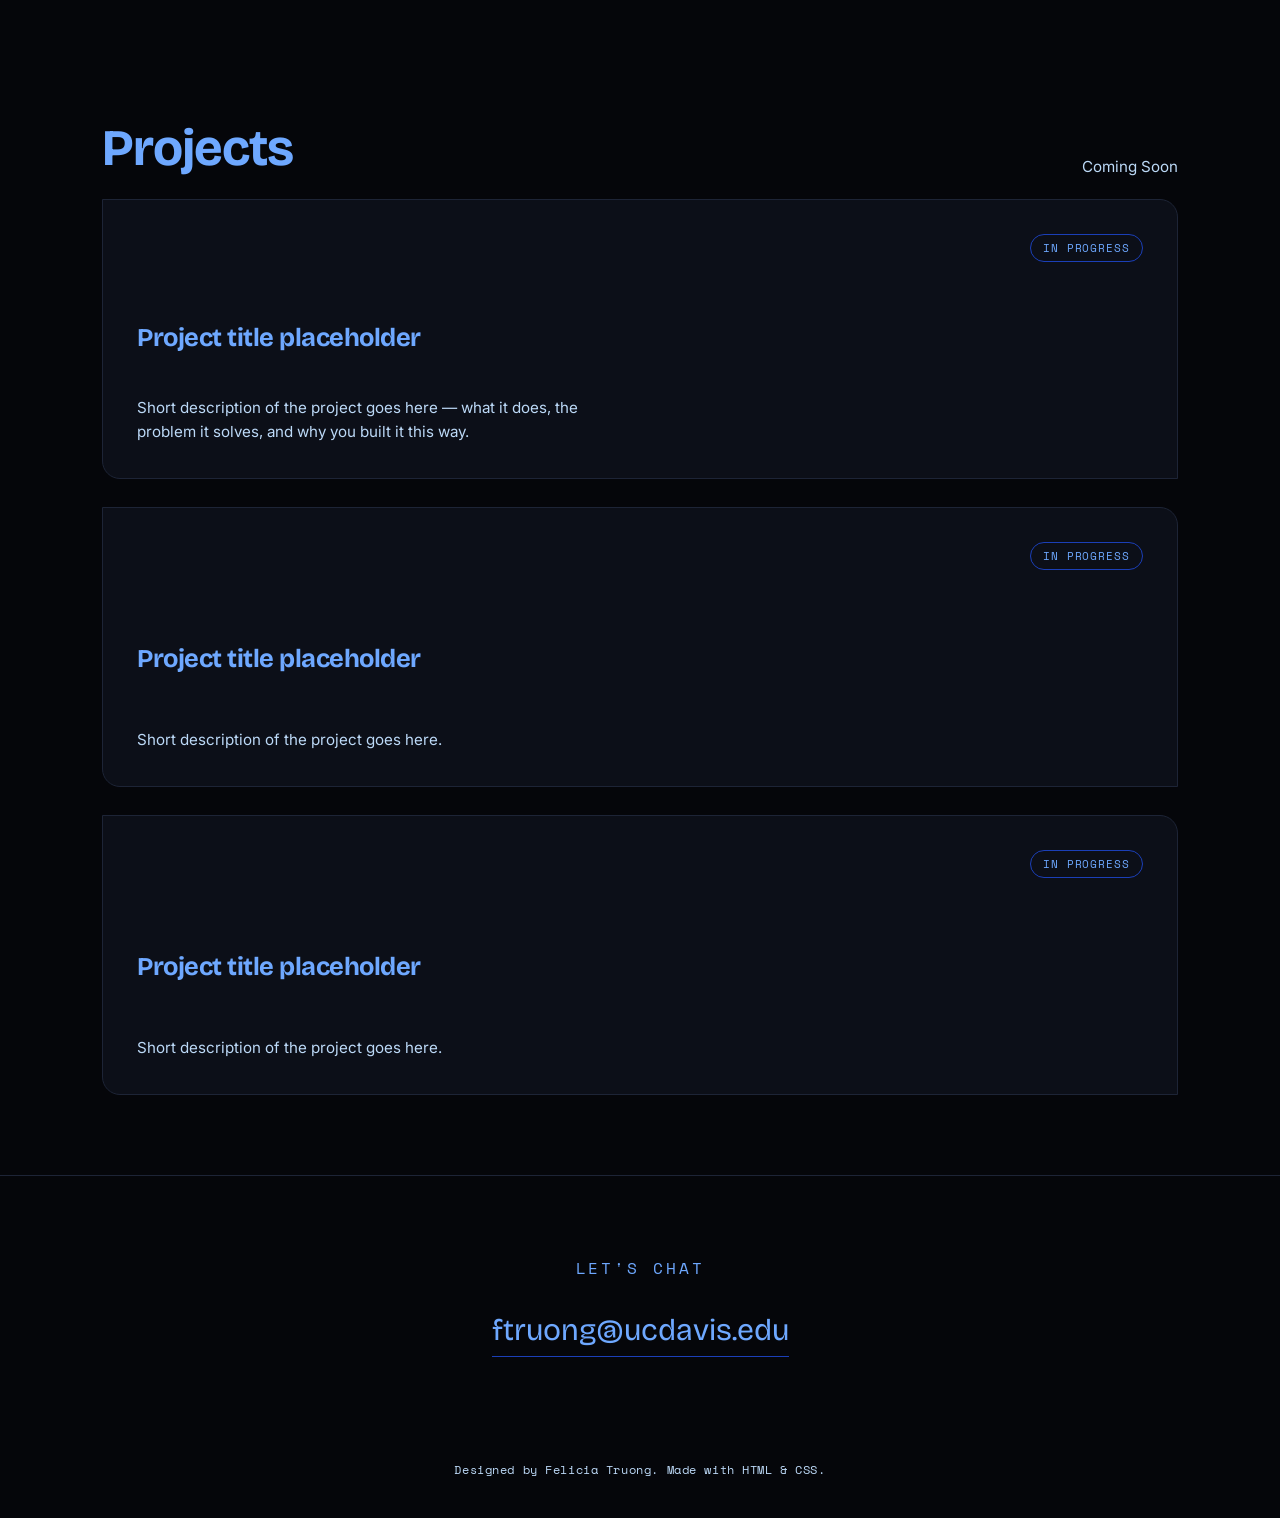
==== commit da83fd72: "update portfolio layout and styles; enhance skills section and add new images" ====
--- a/index.html
+++ b/index.html
@@ -5,7 +5,7 @@
   <meta name="viewport" content="width=device-width, initial-scale=1.0">
   <title>Portfolio</title>
   <link rel="preconnect" href="https://fonts.googleapis.com">
-  <link href="https://fonts.googleapis.com/css2?family=Bricolage+Grotesque:opsz,wght@12..96,400;12..96,600;12..96,700;12..96,800&family=Inter:wght@400;500;600&family=Space+Mono:wght@400;700&display=swap" rel="stylesheet">
+  <link href="https://fonts.googleapis.com/css2?family=Bricolage+Grotesque:opsz,wght@12..96,400;12..96,600;12..96,700;12..96,800&family=Comforter+Brush&family=Inter:wght@400;500;600&family=Space+Mono:wght@400;700&display=swap" rel="stylesheet">
   <link rel="stylesheet" href="https://cdnjs.cloudflare.com/ajax/libs/font-awesome/6.4.0/css/all.min.css">
   <link rel="stylesheet" href="styles.css">
 </head>
@@ -58,21 +58,37 @@
  
   <div class="skills-wrap">
     <div class="skill-grid">
-      <div class="skill-item">
-        <i class="fab fa-html5"></i>
-        <p>HTML</p>
+      <div class="skill-row">
+        <div class="skill-item">
+          <i class="fab fa-html5"></i>
+          <p>HTML</p>
+        </div>
+        <div class="skill-item">
+          <i class="fa-brands fa-css3-alt"></i>
+          <p>CSS</p>
+        </div>
+        <div class="skill-item">
+          <i class="fab fa-js"></i>
+          <p>JavaScript</p>
+        </div>
       </div>
-      <div class="skill-item">
-        <i class="fa-brands fa-css3-alt"></i>
-        <p>CSS</p>
-      </div>
-      <div class="skill-item">
-        <i class="fab fa-js"></i>
-        <p>JavaScript</p>
-      </div>
-      <div class="skill-item">
-        <i class="fab fa-figma"></i>
-        <p>Figma</p>
+      <div class="skill-row">
+        <div class="skill-item">
+          <i class="fab fa-figma"></i>
+          <p>Figma</p>
+        </div>
+        <div class="skill-item">
+          <img src="img/photoshop.png" alt="Photoshop icon">
+          <p>Photoshop</p>
+        </div>
+        <div class="skill-item">
+          <img src="img/illustrator.png" alt="Illustrator icon">
+          <p>Illustrator</p>
+        </div>
+        <div class="skill-item">
+          <img src="img/indesign.png" alt="InDesign icon">
+          <p>InDesign</p>
+        </div>
       </div>
     </div>
   </div>
--- a/styles.css
+++ b/styles.css
@@ -188,7 +188,7 @@
 
   /* ---------- BANNER ---------- */
   .banner{
-    padding: 120px 8vw 80px;
+    padding: 180px 8vw 80px;
     position: relative;
   }
   .banner-container{
@@ -205,18 +205,18 @@
   }
   .banner-text{
     position: absolute;
-    font-family: 'Bricolage Grotesque', sans-serif;
-    font-size: clamp(4rem, 10vw, 8rem);
+    font-family: 'Comforter Brush', cursive;
+    font-size: clamp(5rem, 12vw, 10rem);
     font-weight: 700;
     color: #6ea8ff;
     letter-spacing: -0.02em;
   }
   .banner-top-left{
-    top: -80px;
+    top: -110px;
     left: 5%;
   }
   .banner-bottom-right{
-    bottom: -80px;
+    bottom: -110px;
     right: 5%;
   }
 
@@ -405,11 +405,19 @@
   }
   .skill-grid{
     display: flex;
-    flex-direction: row;
+    flex-direction: column;
+    gap: 40px;
+    justify-content: center;
+    align-items: center;
+    padding: 36px 0;
+  }
+  .skill-row{
+    display: flex;
+    flex-wrap: wrap;
     gap: 80px;
     justify-content: center;
     align-items: flex-start;
-    padding: 36px 0;
+    width: 100%;
   }
   .skill-item{
     display: flex;
@@ -419,10 +427,21 @@
     cursor: pointer;
     transition: transform 0.3s ease;
   }
+  .skill-item i,
+  .skill-item img{
+    width: 4rem;
+    height: 4rem;
+    transition: transform 0.3s ease, filter 0.3s ease;
+  }
   .skill-item i{
+    display: block;
+    line-height: 1;
     font-size: 4rem;
     color: #3d7bff;
-    transition: transform 0.3s ease, filter 0.3s ease;
+  }
+  .skill-item img{
+    display: block;
+    object-fit: contain;
   }
   .skill-item p{
     font-family: 'Space Mono', monospace;
@@ -431,7 +450,8 @@
     letter-spacing: 0.05em;
     text-transform: uppercase;
   }
-  .skill-item:hover i{
+  .skill-item:hover i,
+  .skill-item:hover img{
     transform: scale(1.2);
     filter: drop-shadow(0 0 15px #3d7bff);
   }
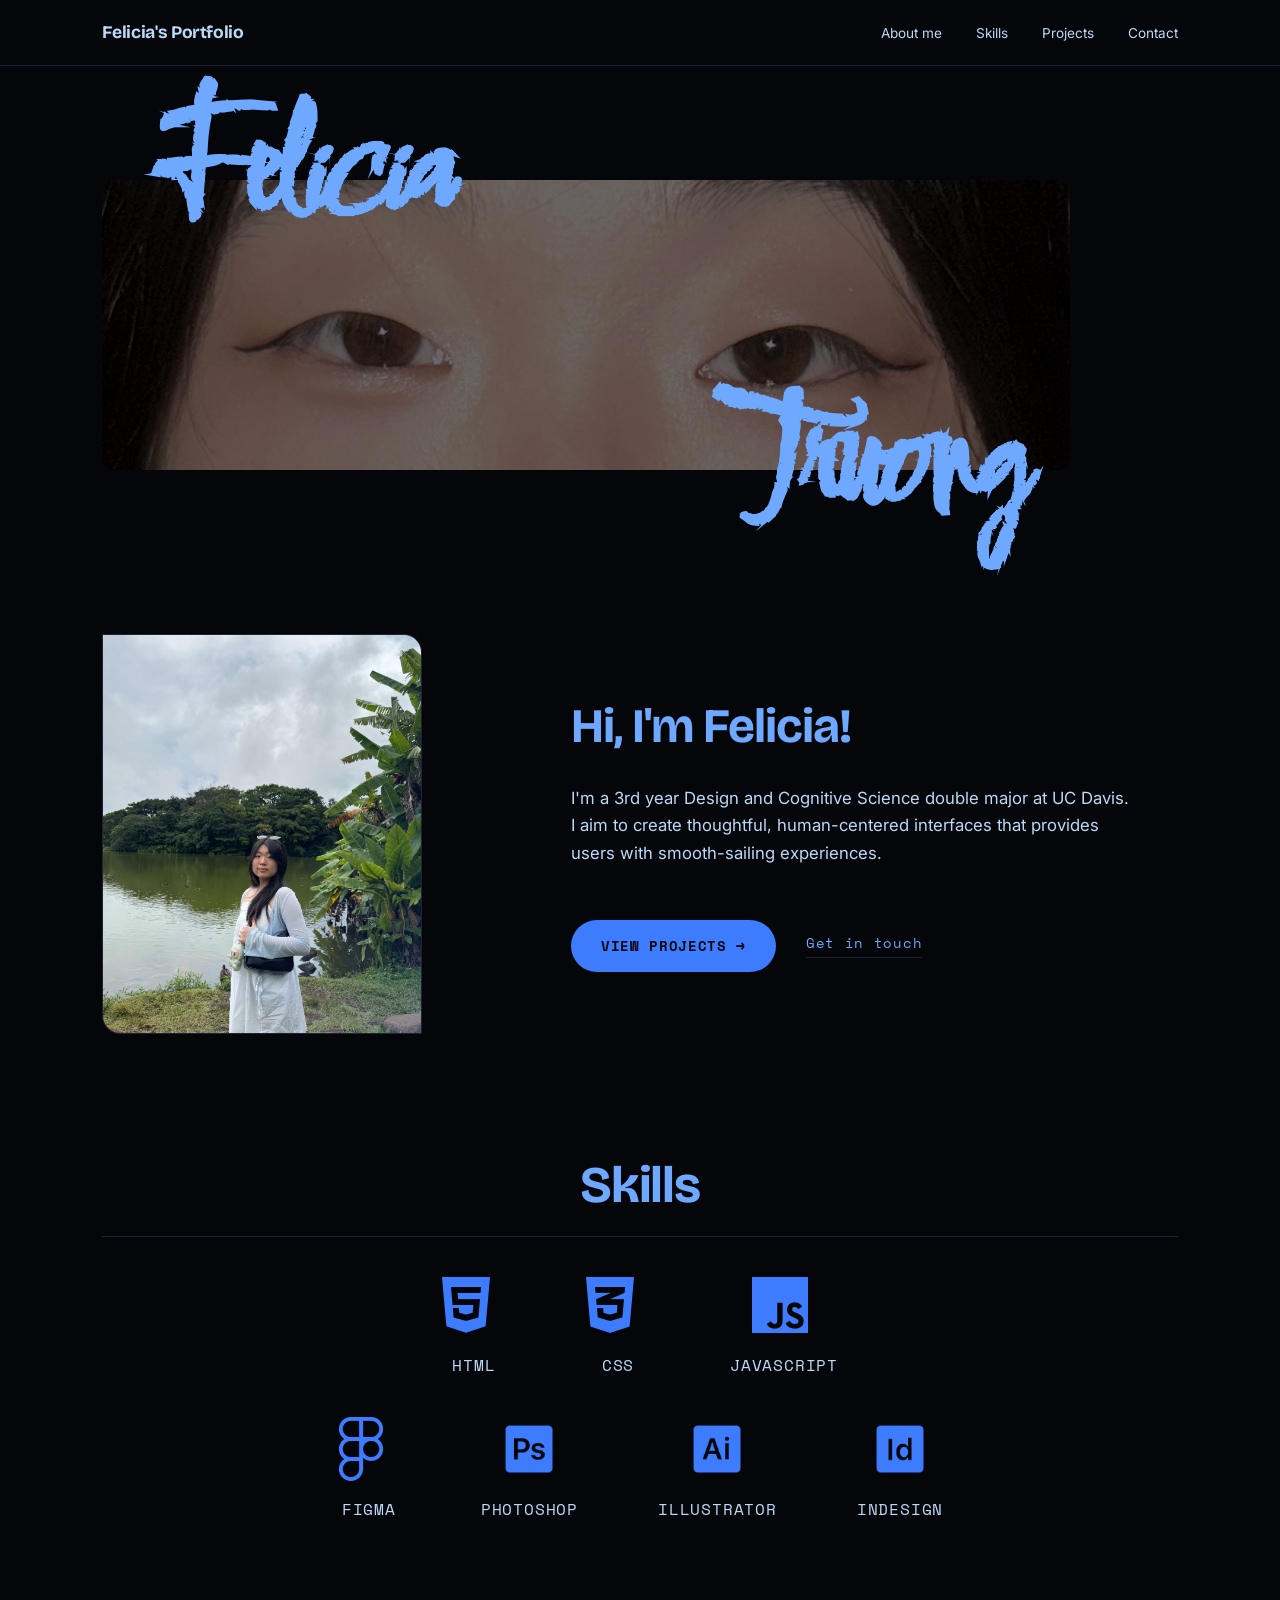
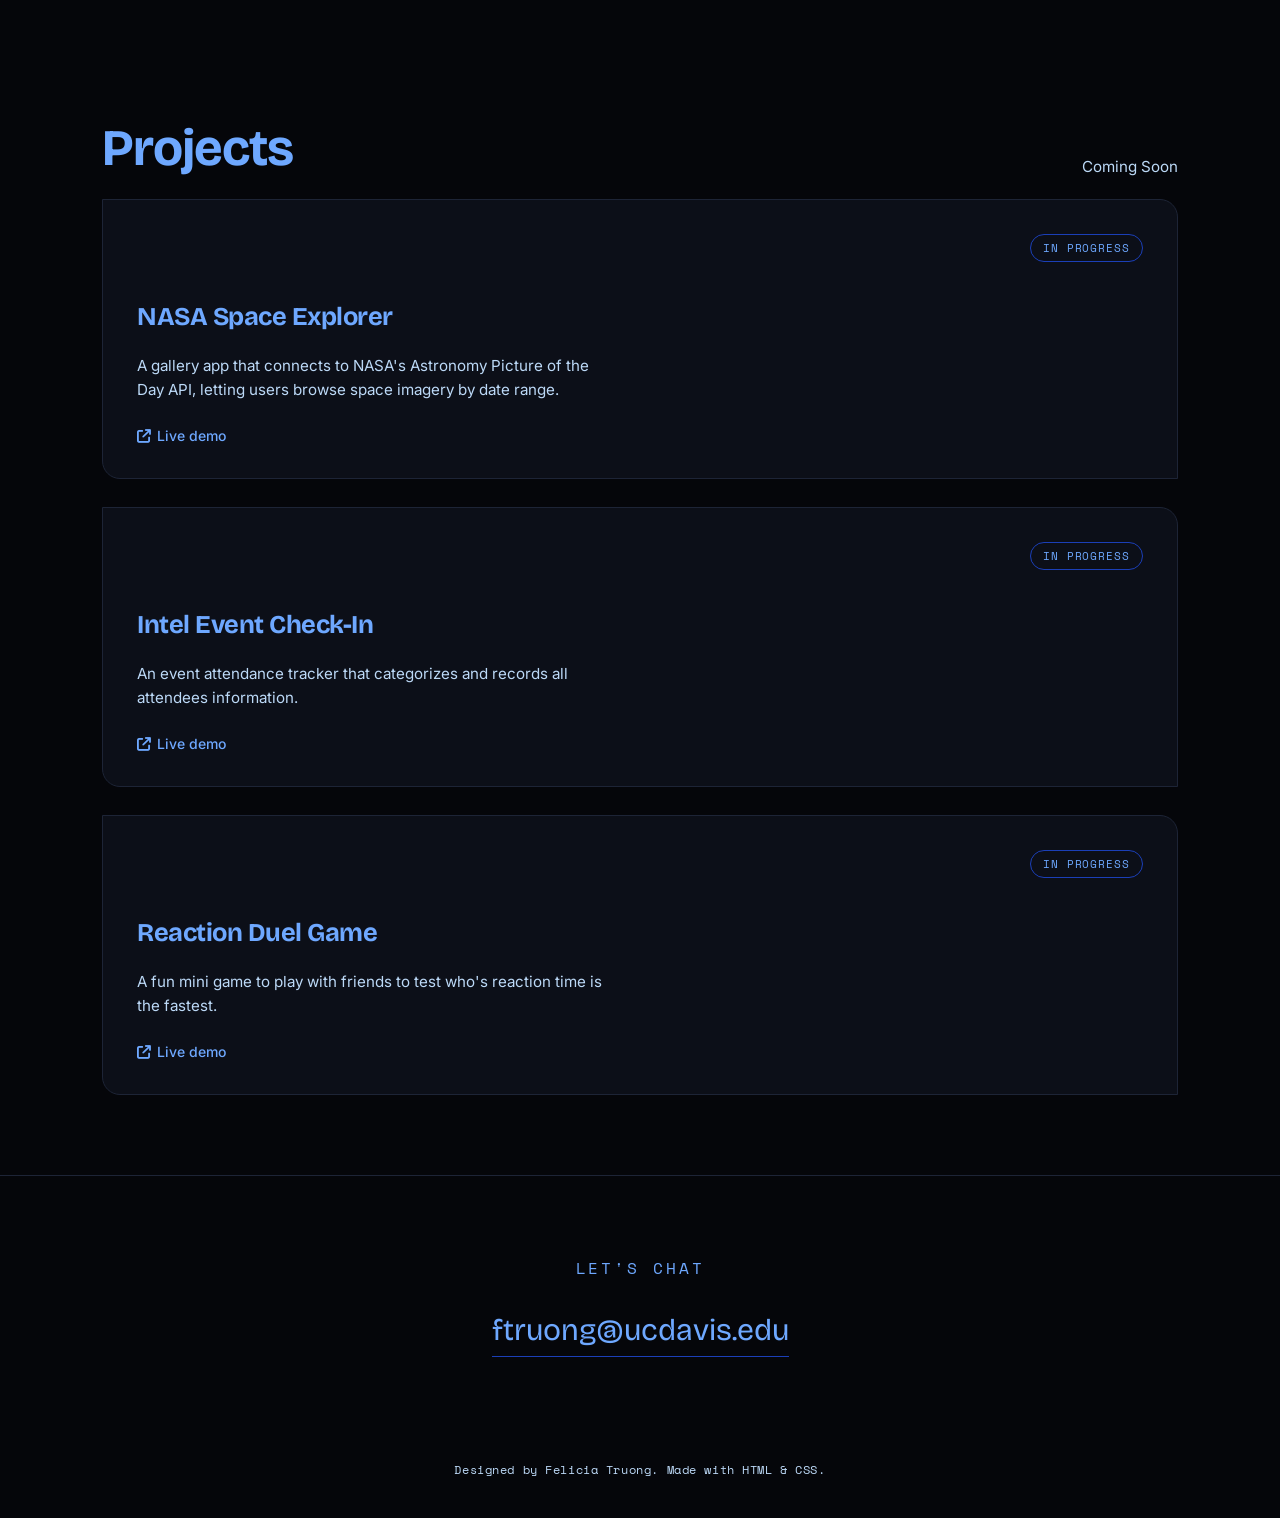
==== commit 6c639db1: "added portfolio links" ====
--- a/index.html
+++ b/index.html
@@ -108,24 +108,39 @@
       <div class="project-top">
         <span class="project-status">In progress</span>
       </div>
-      <h3>Project title placeholder</h3>
-      <p>Short description of the project goes here — what it does, the problem it solves, and why you built it this way.</p>
+      <h3>NASA Space Explorer</h3>
+      <p>A gallery app that connects to NASA's Astronomy Picture of the Day API, letting users browse space imagery by date range.</p>
+      <div class="project-links">
+        <a href="https://ftruong5.github.io/07-nasa-space-explorer/" target="_blank" rel="noopener noreferrer" class="project-link">
+        <i class="fa-solid fa-arrow-up-right-from-square"></i> Live demo
+        </a>
+      </div>
     </div>
 
     <div class="project-card">
       <div class="project-top">
         <span class="project-status">In Progress</span>
       </div>
-      <h3>Project title placeholder</h3>
-      <p>Short description of the project goes here.</p>
+      <h3>Intel Event Check-In</h3>
+      <p>An event attendance tracker that categorizes and records all attendees information.</p>
+      <div class="project-links">
+        <a href="https://ftruong5.github.io/05-prj-intel-event-check-in/" target="_blank" rel="noopener noreferrer" class="project-link">
+          <i class="fa-solid fa-arrow-up-right-from-square"></i> Live demo
+        </a>
+      </div>
     </div>
 
     <div class="project-card">
       <div class="project-top">
         <span class="project-status">In Progress</span>
       </div>
-      <h3>Project title placeholder</h3>
-      <p>Short description of the project goes here.</p>
+      <h3>Reaction Duel Game</h3>
+      <p>A fun mini game to play with friends to test who's reaction time is the fastest.</p>
+      <div class="project-links">
+        <a href="https://ftruong5.github.io/des157a/game/v2-final-version/index.html" target="_blank" rel="noopener noreferrer" class="project-link">
+          <i class="fa-solid fa-arrow-up-right-from-square"></i> Live demo
+        </a>
+      </div>
     </div>
 
   </div>
--- a/styles.css
+++ b/styles.css
@@ -396,6 +396,30 @@
     padding: 5px 10px;
     border-radius: 6px;
   }
+
+  .project-links {
+  display: flex;
+  gap: 12px;
+  margin-top: 16px;
+}
+
+.project-link {
+  display: inline-flex;
+  align-items: center;
+  gap: 6px;
+  font-size: 14px;
+  font-weight: 500;
+  text-decoration: none;
+  color: inherit;
+}
+
+.project-link:hover {
+  text-decoration: underline;
+}
+
+.project-link i {
+  font-size: 14px;
+}
 
   /* ---------- SKILLS ---------- */
   .skills-wrap{
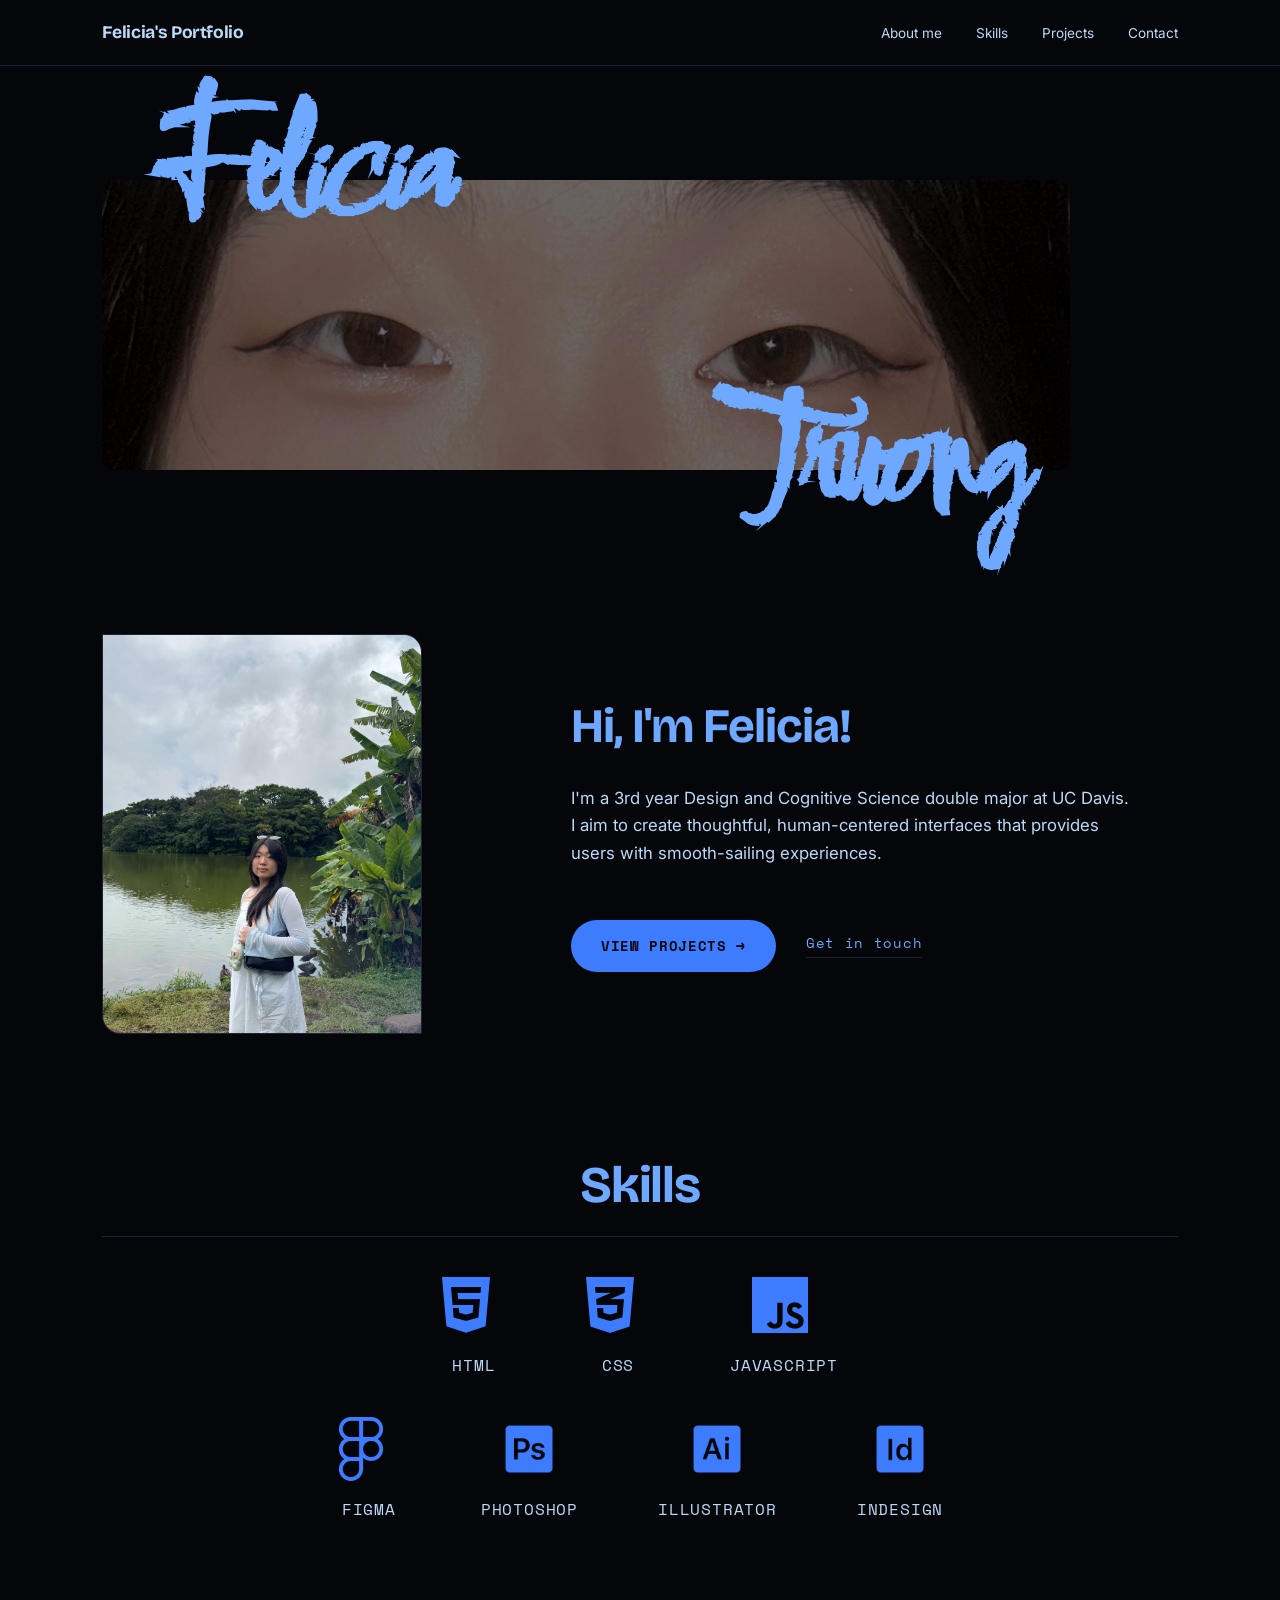
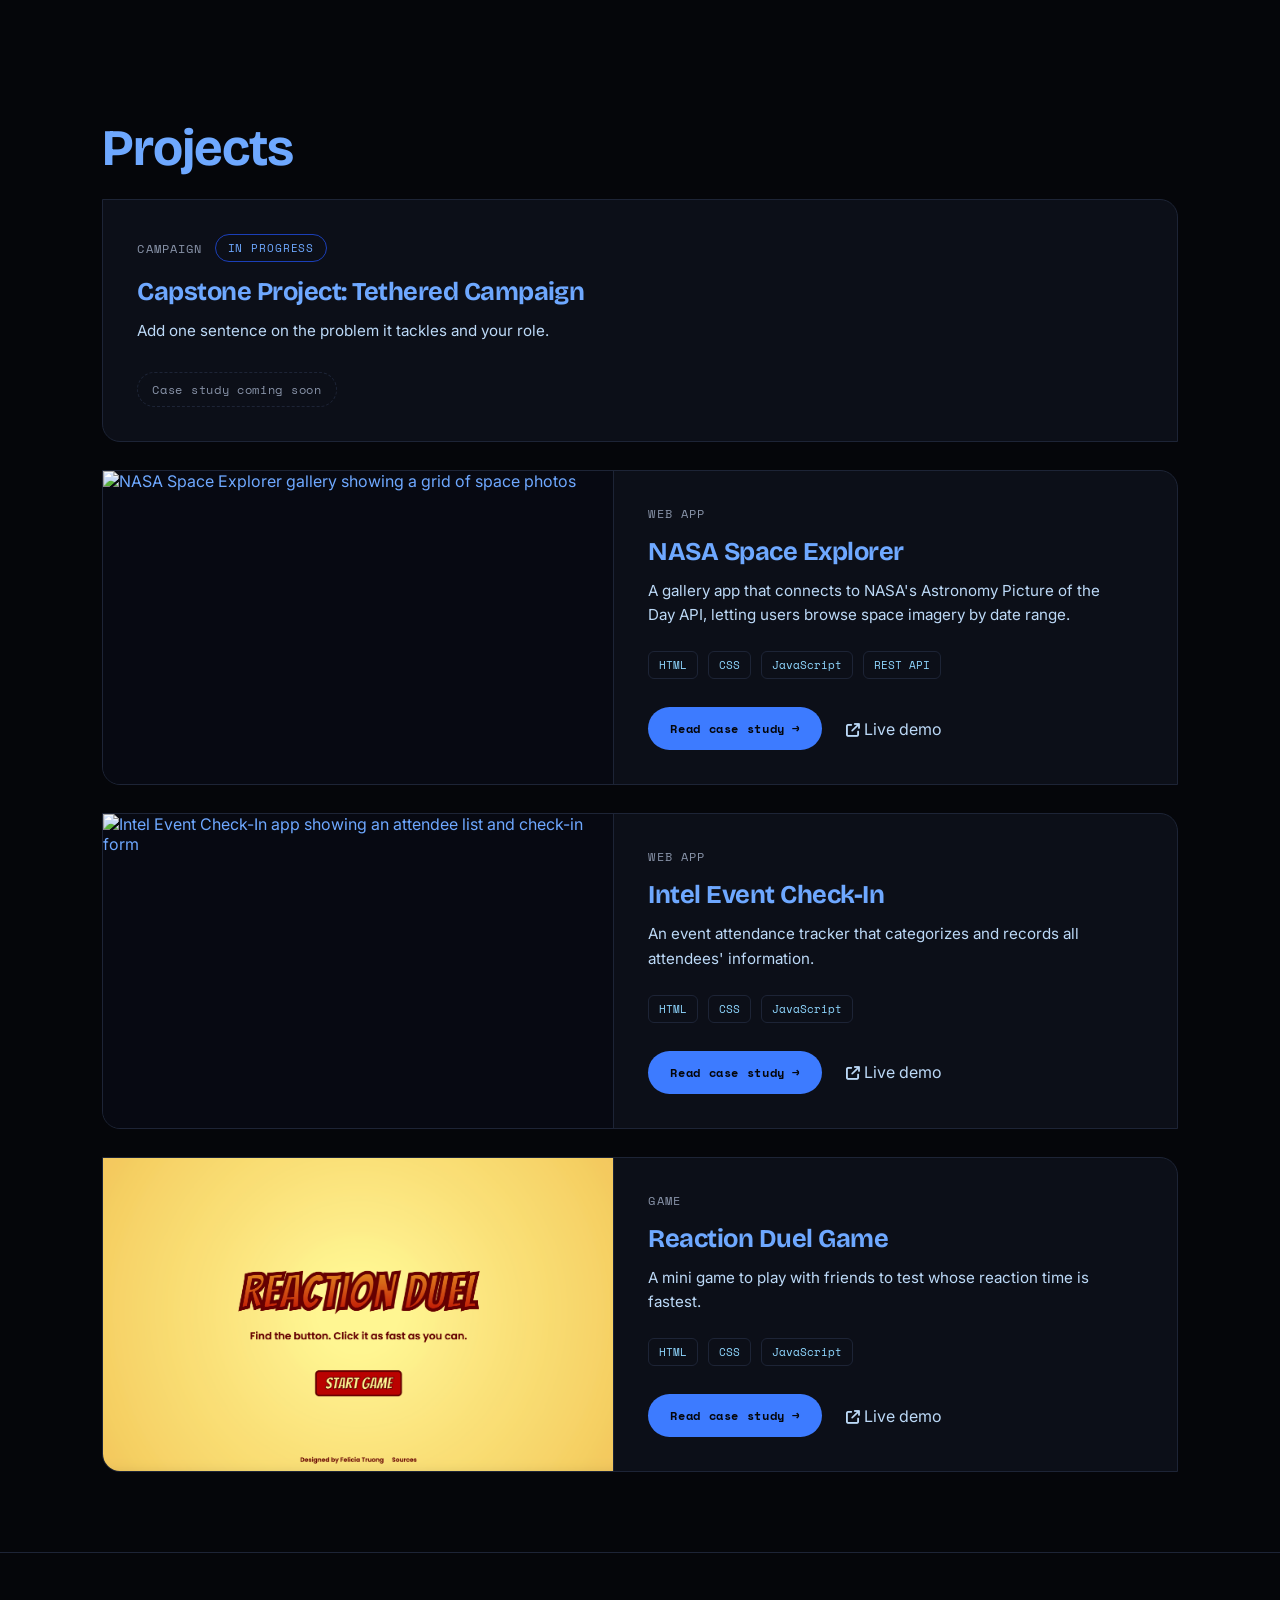
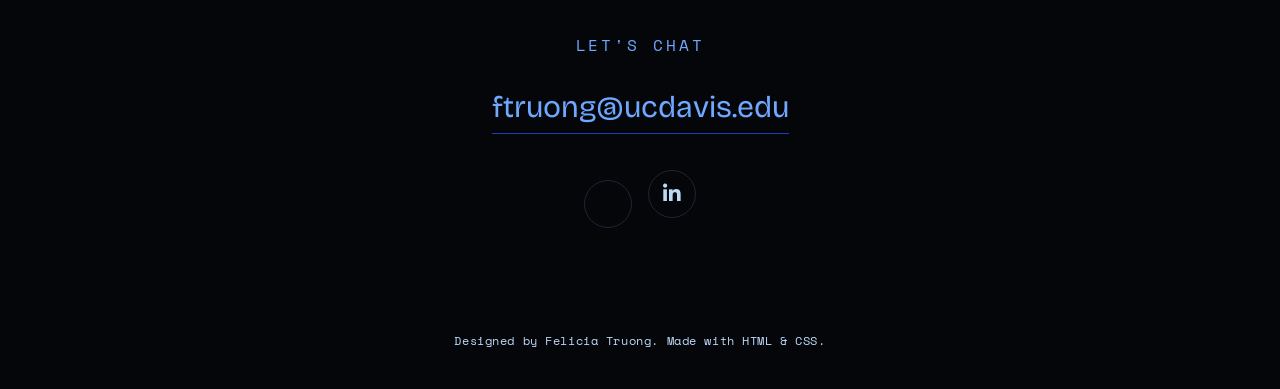
==== commit ef695d1e: "started changing format for ux/ui portfolio" ====
--- a/index.html
+++ b/index.html
@@ -100,48 +100,88 @@
     <div>
       <h2>Projects</h2>
     </div>
-    <p>Coming Soon</p>
   </div>
 
   <div class="project-grid">
-    <div class="project-card">
-      <div class="project-top">
-        <span class="project-status">In progress</span>
+     <article class="project-card no-media">
+        <div class="project-body">
+          <div class="project-meta">
+            <span class="project-type">Campaign</span>
+            <span class="project-status">In progress</span>
+          </div>
+          <h3>Capstone Project: Tethered Campaign</h3>
+          <p>Add one sentence on the problem it tackles and your role.</p>
+          <div class="project-links">
+            <span class="project-soon">Case study coming soon</span>
+          </div>
+        </div>
+      </article>
+
+    <article class="project-card">
+    <div class="project-media">
+      <img src="img/projects/nasa.jpg" alt="NASA Space Explorer gallery showing a grid of space photos" loading="lazy">
+    </div>
+    <div class="project-body">
+      <div class="project-meta">
+        <span class="project-type">Web app</span>
       </div>
       <h3>NASA Space Explorer</h3>
       <p>A gallery app that connects to NASA's Astronomy Picture of the Day API, letting users browse space imagery by date range.</p>
+      <div class="project-tags">
+        <span>HTML</span><span>CSS</span><span>JavaScript</span><span>REST API</span>
+      </div>
       <div class="project-links">
+        <a href="case-studies/nasa-space-explorer.html" class="btn-primary">Read case study →</a>
         <a href="https://ftruong5.github.io/07-nasa-space-explorer/" target="_blank" rel="noopener noreferrer" class="project-link">
-        <i class="fa-solid fa-arrow-up-right-from-square"></i> Live demo
+          <i class="fa-solid fa-arrow-up-right-from-square"></i> Live demo
         </a>
       </div>
     </div>
-
-    <div class="project-card">
-      <div class="project-top">
-        <span class="project-status">In Progress</span>
+  </article>
+
+     <article class="project-card">
+    <div class="project-media">
+      <img src="img/projects/intel-check-in.jpg" alt="Intel Event Check-In app showing an attendee list and check-in form" loading="lazy">
+    </div>
+    <div class="project-body">
+      <div class="project-meta">
+        <span class="project-type">Web app</span>
       </div>
       <h3>Intel Event Check-In</h3>
-      <p>An event attendance tracker that categorizes and records all attendees information.</p>
+      <p>An event attendance tracker that categorizes and records all attendees' information.</p>
+      <div class="project-tags">
+        <span>HTML</span><span>CSS</span><span>JavaScript</span>
+      </div>
       <div class="project-links">
+        <a href="case-studies/intel-event-check-in.html" class="btn-primary">Read case study →</a>
         <a href="https://ftruong5.github.io/05-prj-intel-event-check-in/" target="_blank" rel="noopener noreferrer" class="project-link">
           <i class="fa-solid fa-arrow-up-right-from-square"></i> Live demo
         </a>
       </div>
     </div>
-
-    <div class="project-card">
-      <div class="project-top">
-        <span class="project-status">In Progress</span>
+  </article>
+
+  <article class="project-card">
+    <div class="project-media">
+      <img src="img/reaction-duel-thumbnail.png" alt="Reaction Duel game screen with two players waiting for the signal" loading="lazy">
+    </div>
+    <div class="project-body">
+      <div class="project-meta">
+        <span class="project-type">Game</span>
       </div>
       <h3>Reaction Duel Game</h3>
-      <p>A fun mini game to play with friends to test who's reaction time is the fastest.</p>
+      <p>A mini game to play with friends to test whose reaction time is fastest.</p>
+      <div class="project-tags">
+        <span>HTML</span><span>CSS</span><span>JavaScript</span>
+      </div>
       <div class="project-links">
+        <a href="case-studies/reaction-duel.html" class="btn-primary">Read case study →</a>
         <a href="https://ftruong5.github.io/des157a/game/v2-final-version/index.html" target="_blank" rel="noopener noreferrer" class="project-link">
           <i class="fa-solid fa-arrow-up-right-from-square"></i> Live demo
         </a>
       </div>
     </div>
+  </article>
 
   </div>
 </section>
@@ -149,7 +189,14 @@
 <!-- CONTACT -->
 <section id="contact" class="contact">
   <div class="eyebrow">Let's chat</div>
-  <a href="mailto:ftruong@ucdavis.edu" class="contact-email">ftruong@ucdavis.edu</a>
+  <a href="mailto:ftruong@ucdavis.edu" class="contact-email">ftruong@ucdavis.edu
+
+    <div class="contact-socials">
+    <a href="https://www.linkedin.com/in/felicia-truong-5721442b5" target="_blank" rel="noopener noreferrer" aria-label="Felicia's LinkedIn profile">
+      <i class="fa-brands fa-linkedin-in"></i>
+    </a>
+  </div>
+  </a>
 </section>
 
 <footer>Designed by Felicia Truong. Made with HTML & CSS.</footer>
--- a/styles.css
+++ b/styles.css
@@ -316,18 +316,18 @@
     gap: 28px;
   }
   .project-card{
-    background: #0c0f18;
-    border: 1px solid #1d2436;
-    border-radius: 0 18px 0 18px;
-    padding: 34px;
-    position:relative;
-    overflow:hidden;
-    transition: transform 0.35s ease, border-color 0.35s ease, box-shadow 0.35s ease;
-    min-height: 280px;
-    display:flex;
-    flex-direction:column;
-    justify-content:space-between;
-  }
+  background:#0c0f18;
+  border:1px solid #1d2436;
+  border-radius:0 18px 0 18px;
+  position:relative;
+  overflow:hidden;
+  display:grid;
+  grid-template-columns:1fr 1.1fr;
+  transition: transform .35s ease, border-color .35s ease, box-shadow .35s ease;
+  }
+
+  .project-card.no-media{ grid-template-columns:1fr; }
+
   .project-card::before{
     content:"";
     position:absolute;
@@ -342,14 +342,10 @@
     border-color: #3d7bff;
     box-shadow: 0 20px 50px -20px rgba(61,123,255,0.35);
   }
-  .project-card:hover::before{ opacity:1; }
-  .project-top{
-    display:flex;
-    justify-content:flex-end;
-    align-items:flex-start;
-    position:relative;
-    z-index:1;
-  }
+  .project-card:hover::before{ 
+    opacity:1; 
+  }
+
   .project-num{
     font-family: 'Space Mono', monospace;
     color: #8893a8;
@@ -367,7 +363,7 @@
   }
   .project-card h3{
     font-size: 1.6rem;
-    margin-top: 30px;
+    margin-top: 14px;
     position:relative;
     z-index:1;
   }
@@ -398,19 +394,21 @@
   }
 
   .project-links {
-  display: flex;
-  gap: 12px;
-  margin-top: 16px;
-}
-
-.project-link {
-  display: inline-flex;
-  align-items: center;
-  gap: 6px;
-  font-size: 14px;
-  font-weight: 500;
-  text-decoration: none;
-  color: inherit;
+  display:flex;
+  align-items:center;
+  gap:24px;
+  flex-wrap:wrap;
+  margin-top:auto;
+  padding-top:28px;
+}
+
+.project-links .btn-primary{
+  padding:12px 22px;
+  font-size:.78rem;
+}
+
+.project-link{ 
+  color:#bcd9f7; 
 }
 
 .project-link:hover {
@@ -419,6 +417,50 @@
 
 .project-link i {
   font-size: 14px;
+}
+
+.project-media{
+  background:#070912;
+  border-right:1px solid #1d2436;
+  min-height:260px;
+}
+.project-media img{
+  width:100%;
+  height:100%;
+  object-fit:cover;
+  display:block;
+}
+
+.project-body{
+  display:flex;
+  flex-direction:column;
+  padding:34px;
+  position:relative;
+  z-index:1;
+}
+.project-meta{
+  display:flex;
+  align-items:center;
+  gap:12px;
+  flex-wrap:wrap;
+}
+
+.project-type{
+  font-family:'Space Mono', monospace;
+  font-size:.72rem;
+  letter-spacing:.1em;
+  text-transform:uppercase;
+  color:#8893a8;
+}
+
+.project-soon{
+  font-family:'Space Mono', monospace;
+  font-size:.72rem;
+  letter-spacing:.06em;
+  color:#8893a8;
+  border:1px dashed #1d2436;
+  padding:8px 14px;
+  border-radius:999px;
 }
 
   /* ---------- SKILLS ---------- */
@@ -488,13 +530,7 @@
   }
   .contact .eyebrow{ justify-content:center; }
   .contact .eyebrow::before{ display:none; }
-  .contact h2{
-    font-size: clamp(2.4rem, 7vw, 5.5rem);
-    font-weight: 800;
-    max-width: 900px;
-    margin: 0 auto 28px;
-    line-height: 1.05;
-  }
+ 
   .contact-email{
     display:inline-block;
     margin-top: 10px;
@@ -510,6 +546,34 @@
     border-color: #8fd7ff;
   }
 
+  .contact-socials{
+  display:flex;
+  justify-content:center;
+  gap:16px;
+  margin-top:36px;
+}
+
+ .contact-socials a{
+  width:48px;
+  height:48px;
+  display:flex;
+  align-items:center;
+  justify-content:center;
+  border:1px solid #1d2436;
+  border-radius:50%;
+  font-size:1.25rem;
+  color:#bcd9f7;
+  transition: color .25s ease, border-color .25s ease, box-shadow .25s ease, transform .25s ease;
+}
+
+ .contact-socials a:hover,
+ .contact-socials a:focus-visible{
+  color:#6ea8ff;
+  border-color:#6ea8ff;
+  box-shadow:0 0 18px rgba(61,123,255,.4);
+  transform:translateY(-2px);
+}
+
   footer{
     text-align:center;
     padding: 24px 8vw 40px;
@@ -533,14 +597,31 @@
   /* ---------- RESPONSIVE ---------- */
   @media (max-width: 900px){
     section{ padding: 60px 6vw; }
+
     .hero{ grid-template-columns: 1fr; padding-top: 120px; }
+
     .hero-portrait{ order: -1; max-width: 320px; aspect-ratio: 1/1; }
+
     .project-grid{ grid-template-columns: 1fr; }
+
     .project-card:nth-child(1){ grid-column: span 1; }
+
     .skills-wrap{ grid-template-columns: 1fr; }
+
     .skill-col{ border-right:none; }
+
     .nav-links{ gap: 16px; font-size: 0.72rem; }
+
     .logo{ font-size: 0.95rem; }
+
+    .project-card{ grid-template-columns:1fr; }
+    
+    .project-media{
+      border-right:none;
+      border-bottom:1px solid #1d2436;
+      min-height:0;
+      aspect-ratio:16/9;
+    }
   }
 
   @media (max-width: 480px){
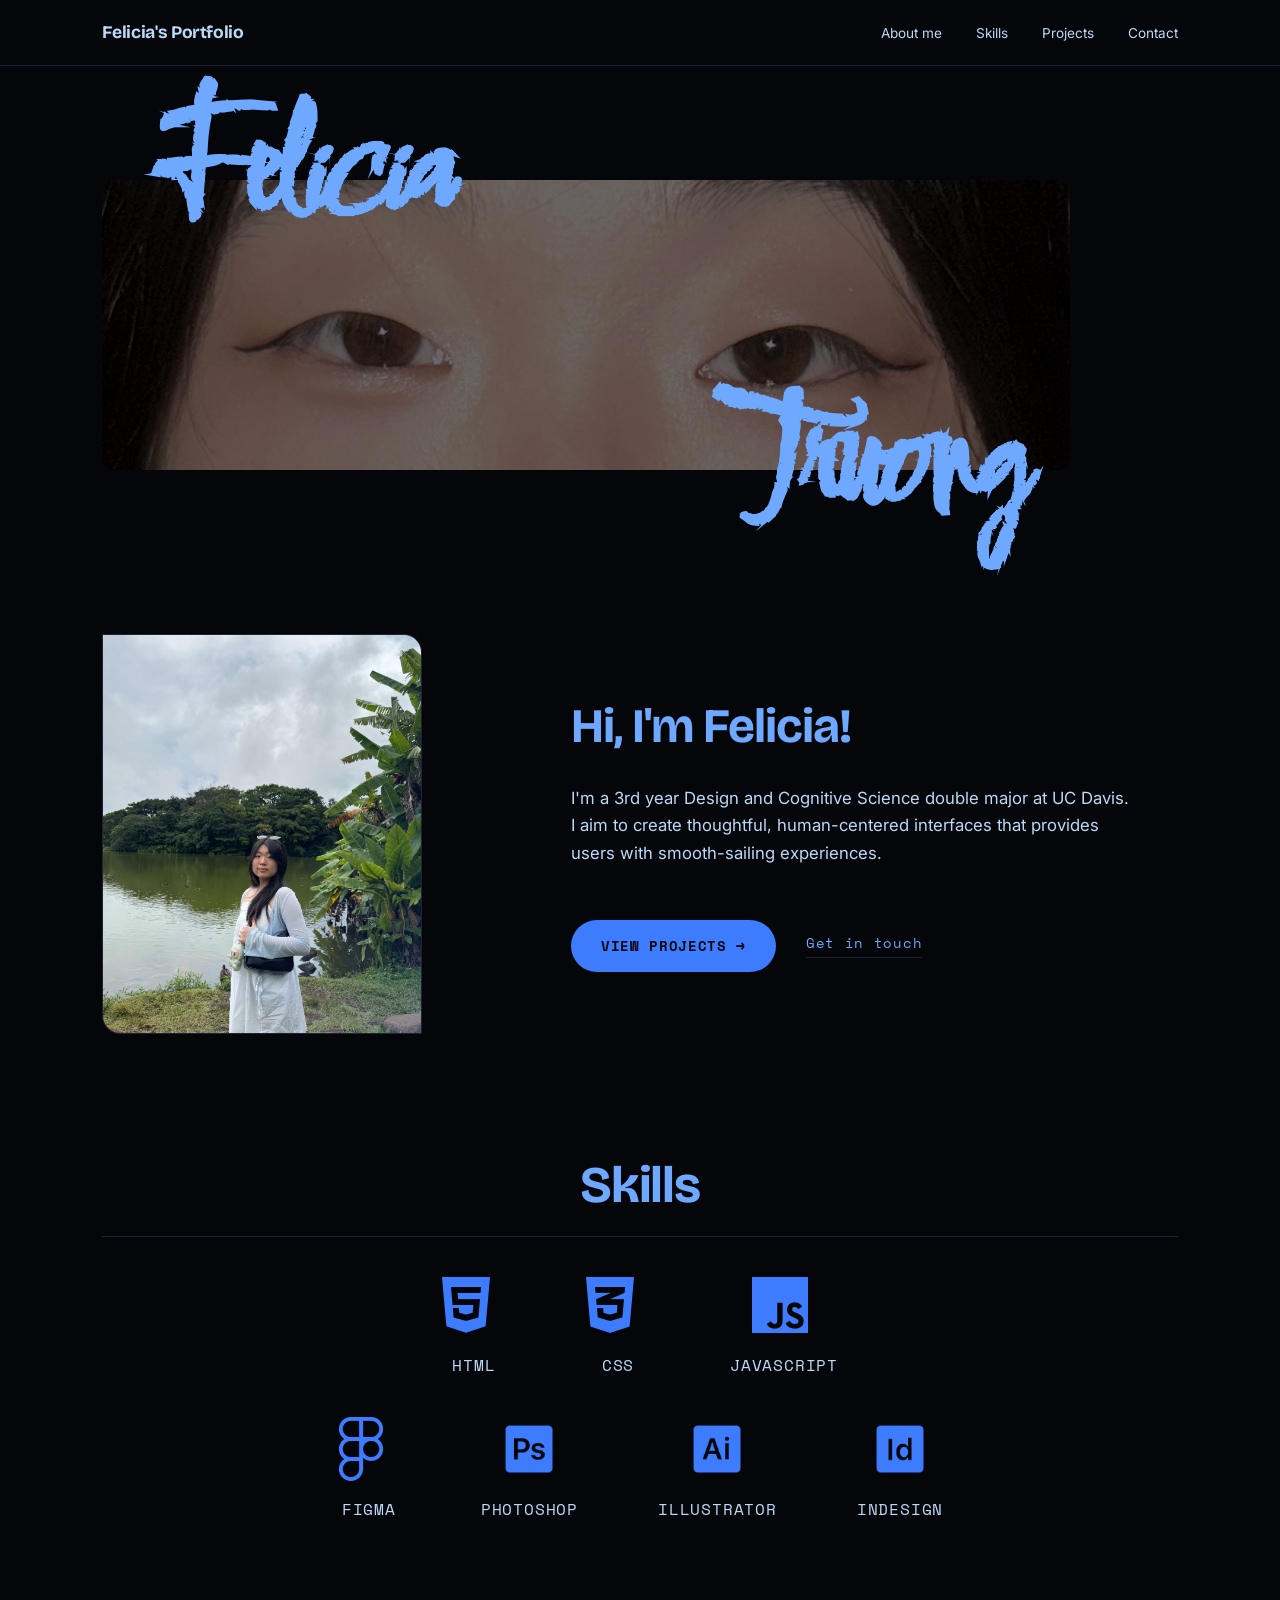
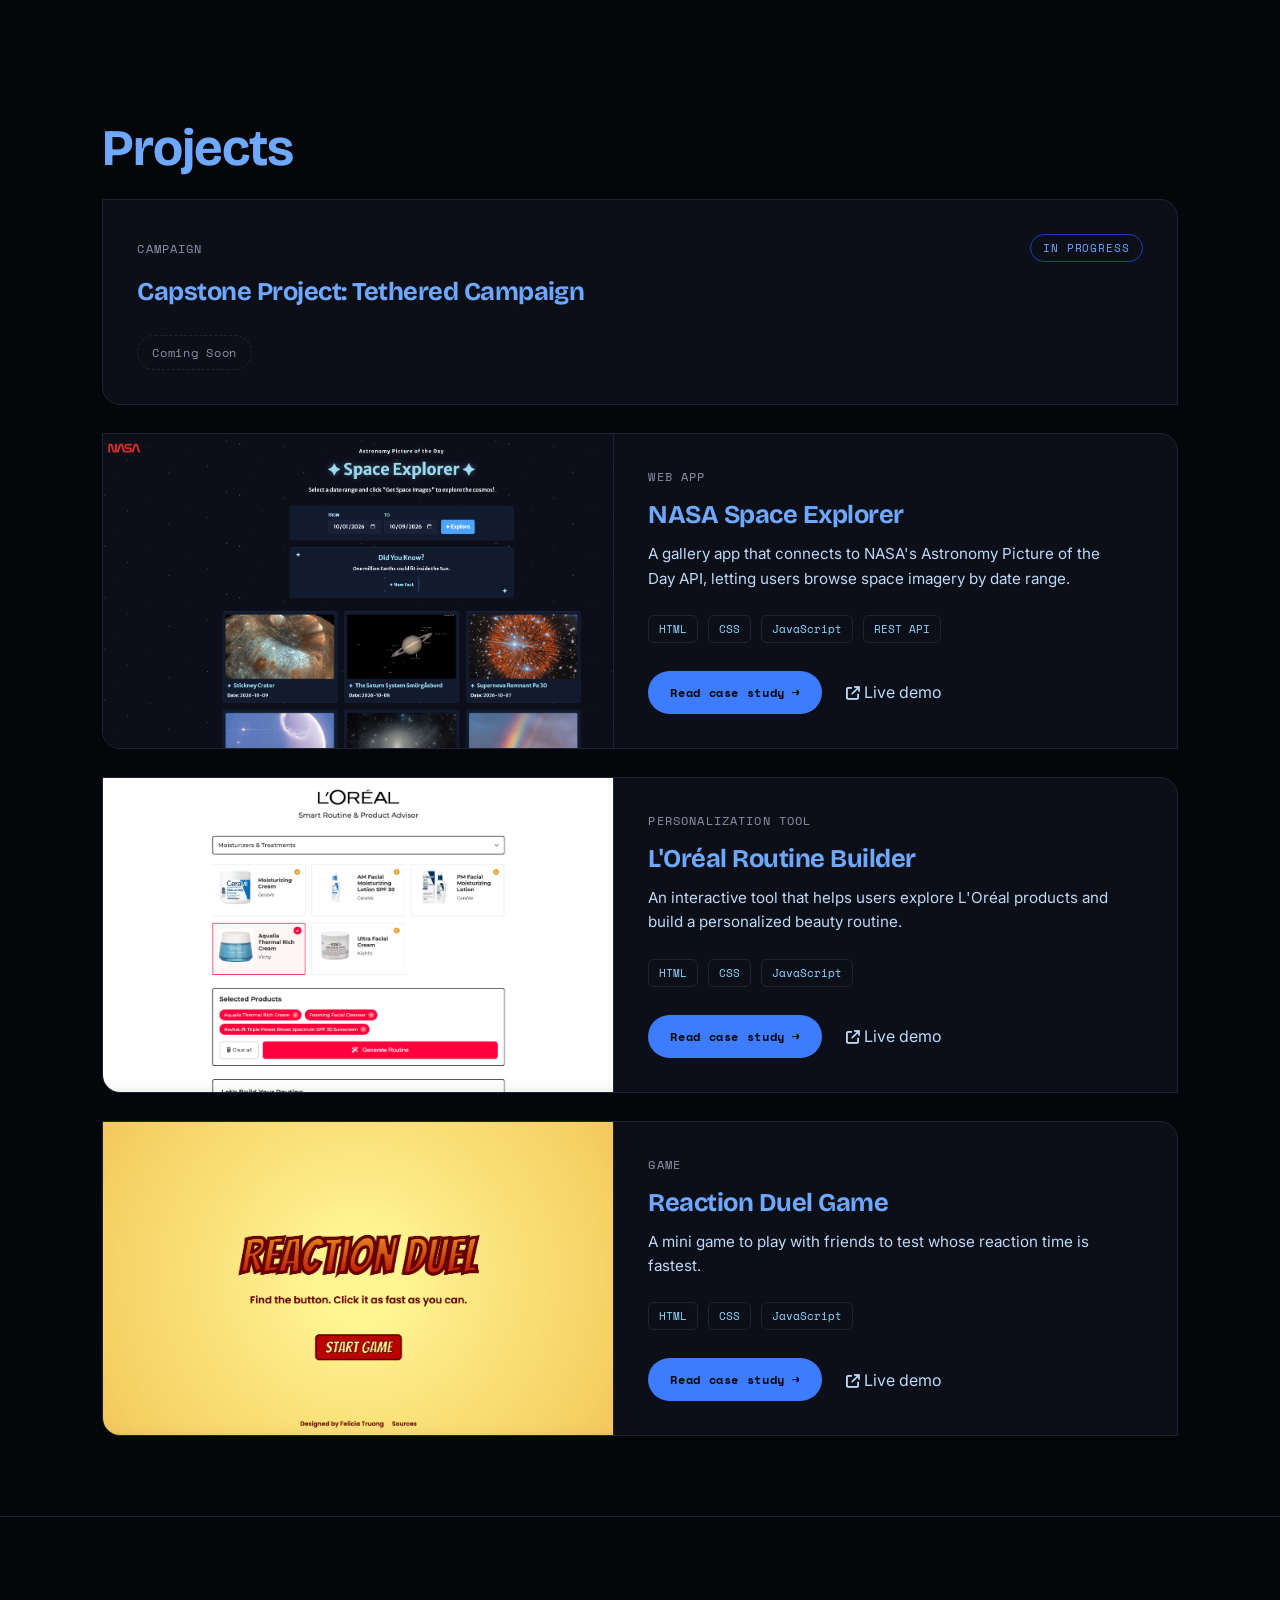
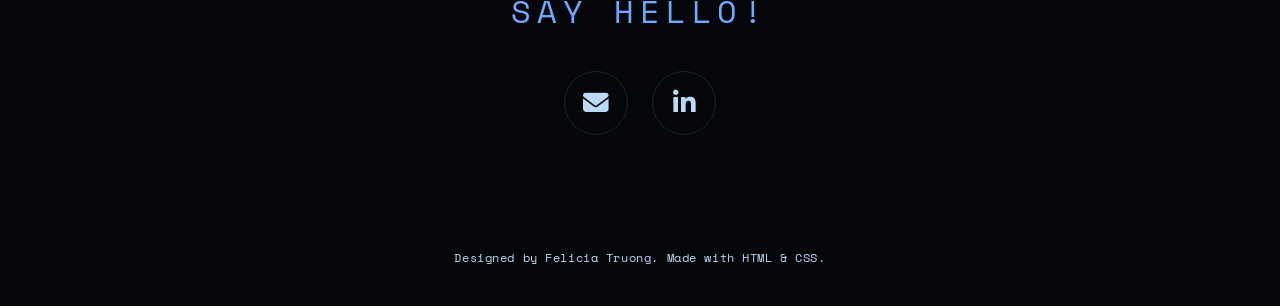
==== commit 8fce810c: "added case studies" ====
--- a/index.html
+++ b/index.html
@@ -110,16 +110,16 @@
             <span class="project-status">In progress</span>
           </div>
           <h3>Capstone Project: Tethered Campaign</h3>
-          <p>Add one sentence on the problem it tackles and your role.</p>
+          <!-- <p>Add one sentence on the problem it tackles and your role.</p> -->
           <div class="project-links">
-            <span class="project-soon">Case study coming soon</span>
+            <span class="project-soon">Coming Soon</span>
           </div>
         </div>
       </article>
 
     <article class="project-card">
     <div class="project-media">
-      <img src="img/projects/nasa.jpg" alt="NASA Space Explorer gallery showing a grid of space photos" loading="lazy">
+      <img src="img/nasa-explorer-thumbnail.png" alt="NASA Space Explorer gallery showing a grid of space photos" loading="lazy" class="nasa-explorer-thumbnail">
     </div>
     <div class="project-body">
       <div class="project-meta">
@@ -141,20 +141,20 @@
 
      <article class="project-card">
     <div class="project-media">
-      <img src="img/projects/intel-check-in.jpg" alt="Intel Event Check-In app showing an attendee list and check-in form" loading="lazy">
+      <img src="img/loreal-thumbnail.png" alt="Loreal routine builder personalization tool" loading="lazy">
     </div>
     <div class="project-body">
       <div class="project-meta">
-        <span class="project-type">Web app</span>
-      </div>
-      <h3>Intel Event Check-In</h3>
-      <p>An event attendance tracker that categorizes and records all attendees' information.</p>
+        <span class="project-type">Personalization Tool</span>
+      </div>
+      <h3>L'Oréal Routine Builder</h3>
+      <p>An interactive tool that helps users explore L'Oréal products and build a personalized beauty routine.</p>
       <div class="project-tags">
         <span>HTML</span><span>CSS</span><span>JavaScript</span>
       </div>
       <div class="project-links">
-        <a href="case-studies/intel-event-check-in.html" class="btn-primary">Read case study →</a>
-        <a href="https://ftruong5.github.io/05-prj-intel-event-check-in/" target="_blank" rel="noopener noreferrer" class="project-link">
+        <a href="case-studies/loreal-routine-builder.html" class="btn-primary">Read case study →</a>
+        <a href="https://ftruong5.github.io/09-prj-loreal-routine-builder/" target="_blank" rel="noopener noreferrer" class="project-link">
           <i class="fa-solid fa-arrow-up-right-from-square"></i> Live demo
         </a>
       </div>
@@ -188,15 +188,22 @@
 
 <!-- CONTACT -->
 <section id="contact" class="contact">
-  <div class="eyebrow">Let's chat</div>
-  <a href="mailto:ftruong@ucdavis.edu" class="contact-email">ftruong@ucdavis.edu
-
-    <div class="contact-socials">
-    <a href="https://www.linkedin.com/in/felicia-truong-5721442b5" target="_blank" rel="noopener noreferrer" aria-label="Felicia's LinkedIn profile">
+  <div class="eyebrow">Say Hello!</div>
+
+  <div class="contact-socials">
+    <!-- Email icon -->
+    <a href="mailto:ftruong@ucdavis.edu" aria-label="Email Felicia">
+      <i class="fa-solid fa-envelope"></i>
+    </a>
+
+    <!-- LinkedIn icon -->
+    <a href="https://www.linkedin.com/in/felicia-truong-5721442b5"
+       target="_blank"
+       rel="noopener noreferrer"
+       aria-label="Felicia's LinkedIn profile">
       <i class="fa-brands fa-linkedin-in"></i>
     </a>
   </div>
-  </a>
 </section>
 
 <footer>Designed by Felicia Truong. Made with HTML & CSS.</footer>
--- a/styles.css
+++ b/styles.css
@@ -326,7 +326,13 @@
   transition: transform .35s ease, border-color .35s ease, box-shadow .35s ease;
   }
 
-  .project-card.no-media{ grid-template-columns:1fr; }
+  .project-card.no-media{ 
+    grid-template-columns:1fr; 
+  }
+
+  .project-card.no-media .project-status {
+  margin-left: auto;
+}
 
   .project-card::before{
     content:"";
@@ -342,8 +348,10 @@
     border-color: #3d7bff;
     box-shadow: 0 20px 50px -20px rgba(61,123,255,0.35);
   }
-  .project-card:hover::before{ 
-    opacity:1; 
+ 
+  .project-card.no-media:hover::before,
+  .project-card.no-media:focus-within::before {
+    opacity: 1;
   }
 
   .project-num{
@@ -428,7 +436,12 @@
   width:100%;
   height:100%;
   object-fit:cover;
+  object-position: center;
   display:block;
+}
+
+.project-media img.nasa-explorer-thumbnail {
+  object-position: left top;
 }
 
 .project-body{
@@ -525,11 +538,20 @@
 
   /* ---------- CONTACT ---------- */
   .contact{
-    text-align:center;
+    text-align: center;
     border-top: 1px solid #1d2436;
-  }
-  .contact .eyebrow{ justify-content:center; }
-  .contact .eyebrow::before{ display:none; }
+    padding-top: 70px;
+    padding-bottom: 90px;
+  }
+  .contact .eyebrow{ 
+    justify-content:center; 
+    font-size: 32px;
+    margin-bottom: 36px;
+  }
+
+  .contact .eyebrow::before{ 
+    display:none; 
+  }
  
   .contact-email{
     display:inline-block;
@@ -547,31 +569,31 @@
   }
 
   .contact-socials{
-  display:flex;
-  justify-content:center;
-  gap:16px;
-  margin-top:36px;
+  display: flex;
+  justify-content: center;
+  gap: 24px;
+  margin-top: 0;
 }
 
  .contact-socials a{
-  width:48px;
-  height:48px;
-  display:flex;
-  align-items:center;
-  justify-content:center;
-  border:1px solid #1d2436;
-  border-radius:50%;
-  font-size:1.25rem;
-  color:#bcd9f7;
+  width: 64px;
+  height: 64px;
+  display: flex;
+  align-items: center;
+  justify-content: center;
+  border: 1px solid #1d2436;
+  border-radius: 50%;
+  font-size: 1.6rem;
+  color: #bcd9f7;
   transition: color .25s ease, border-color .25s ease, box-shadow .25s ease, transform .25s ease;
 }
 
  .contact-socials a:hover,
- .contact-socials a:focus-visible{
-  color:#6ea8ff;
-  border-color:#6ea8ff;
-  box-shadow:0 0 18px rgba(61,123,255,.4);
-  transform:translateY(-2px);
+ .contact-socials a:focus-visible {
+  color: #6ea8ff;
+  border-color: #6ea8ff;
+  box-shadow: 0 0 18px rgba(61,123,255,.4);
+  transform: translateY(-2px);
 }
 
   footer{
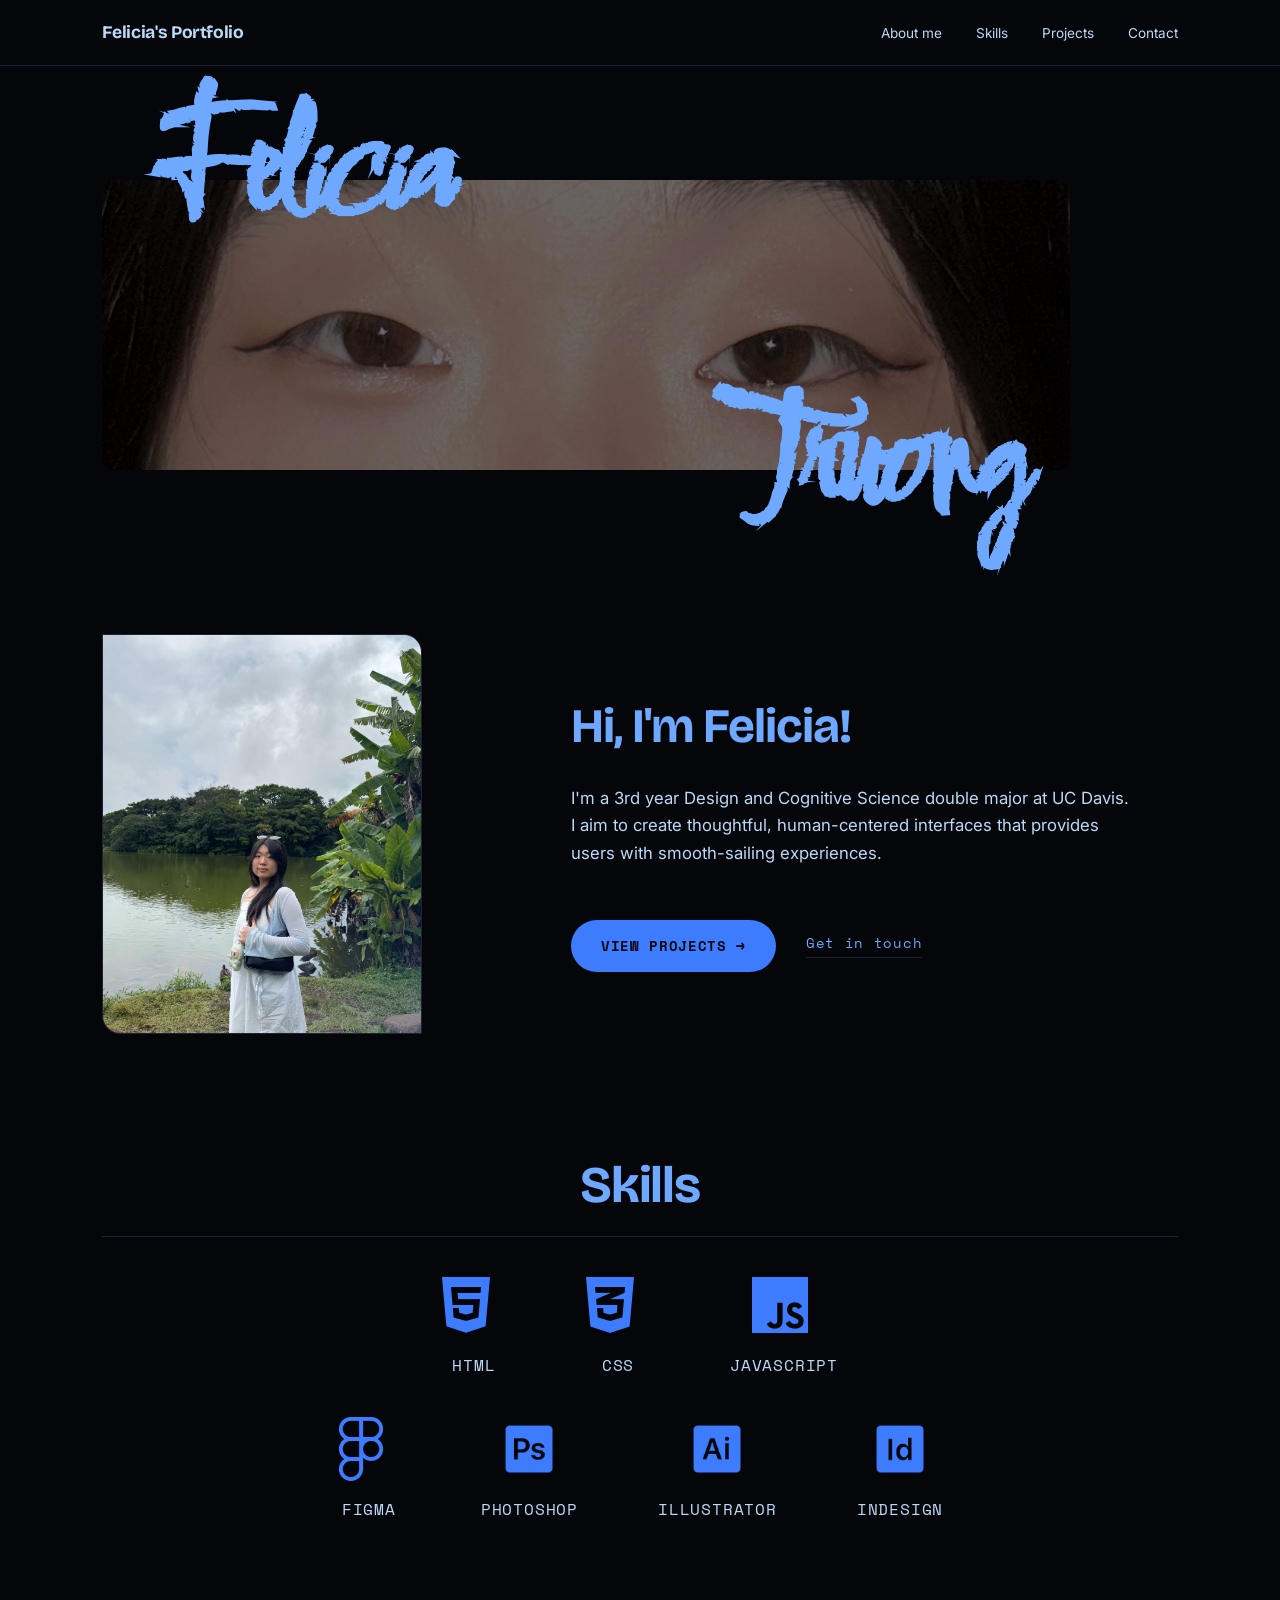
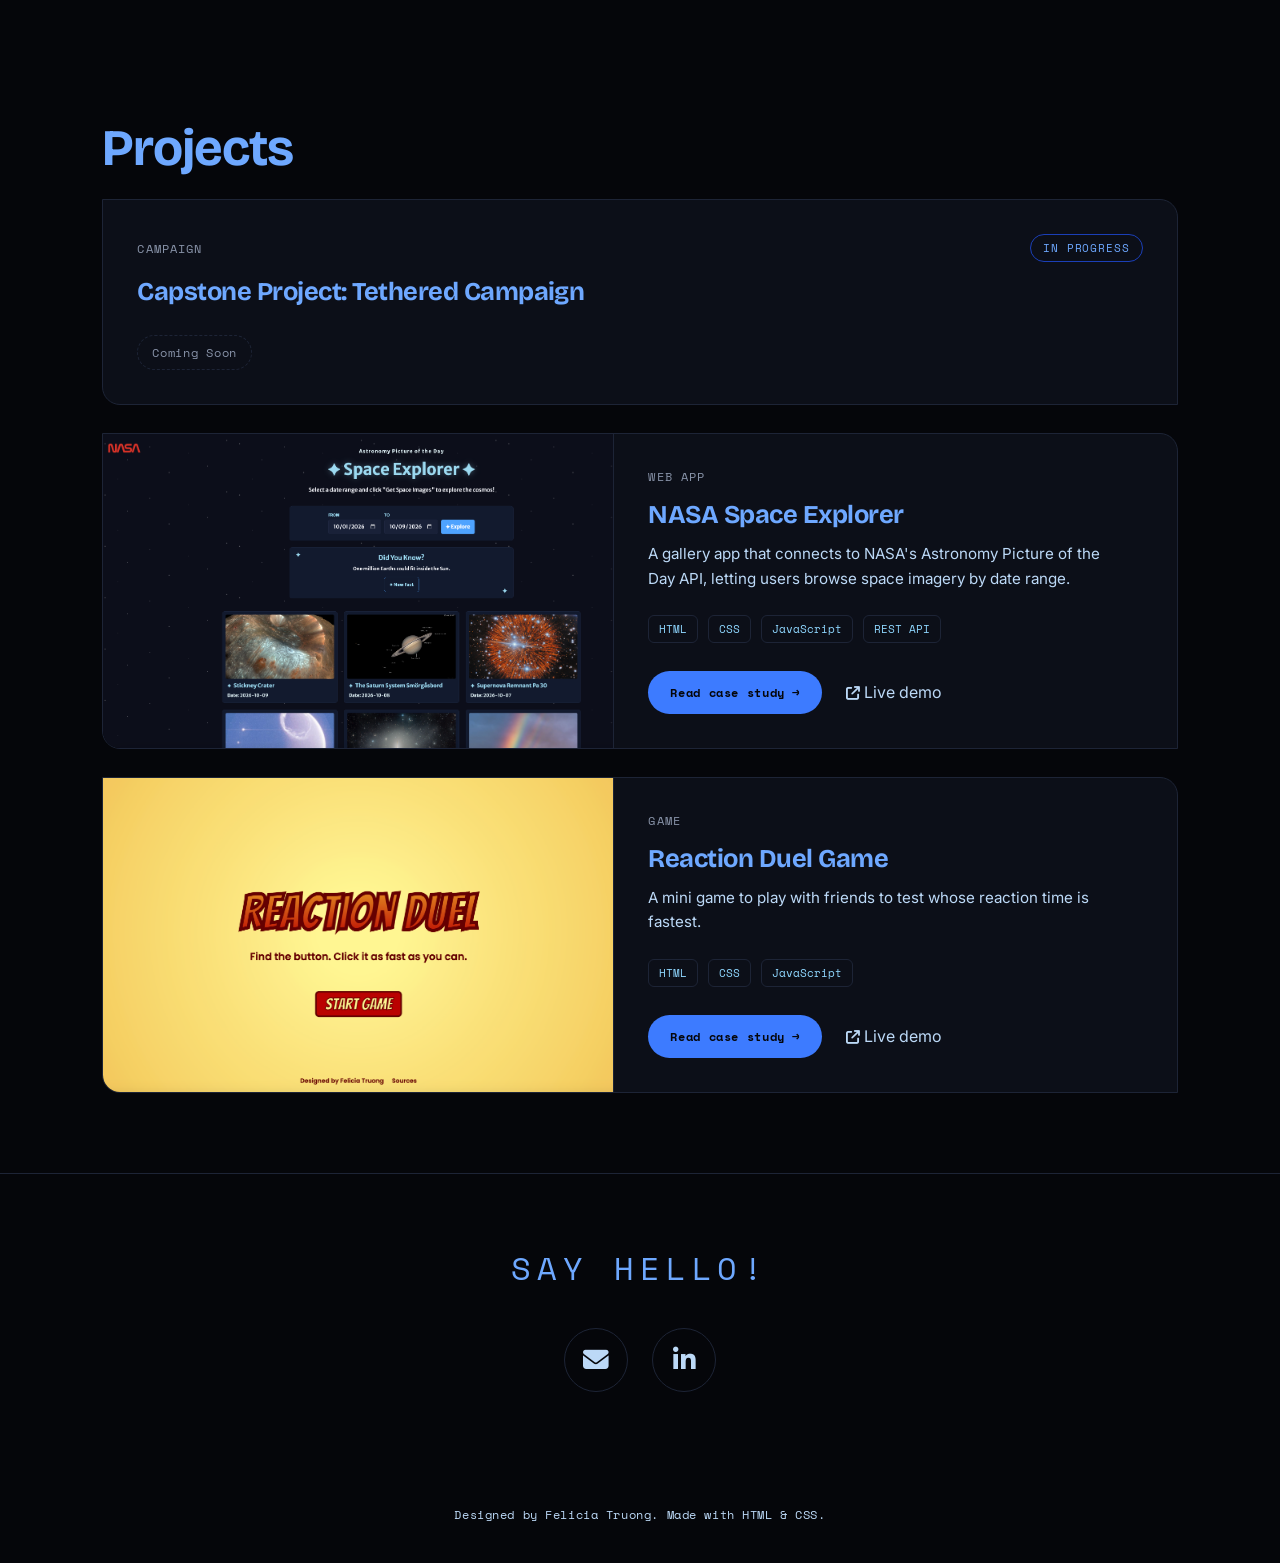
==== commit 984e33f1: "deleted loreal project" ====
--- a/index.html
+++ b/index.html
@@ -139,28 +139,6 @@
     </div>
   </article>
 
-     <article class="project-card">
-    <div class="project-media">
-      <img src="img/loreal-thumbnail.png" alt="Loreal routine builder personalization tool" loading="lazy">
-    </div>
-    <div class="project-body">
-      <div class="project-meta">
-        <span class="project-type">Personalization Tool</span>
-      </div>
-      <h3>L'Oréal Routine Builder</h3>
-      <p>An interactive tool that helps users explore L'Oréal products and build a personalized beauty routine.</p>
-      <div class="project-tags">
-        <span>HTML</span><span>CSS</span><span>JavaScript</span>
-      </div>
-      <div class="project-links">
-        <a href="case-studies/loreal-routine-builder.html" class="btn-primary">Read case study →</a>
-        <a href="https://ftruong5.github.io/09-prj-loreal-routine-builder/" target="_blank" rel="noopener noreferrer" class="project-link">
-          <i class="fa-solid fa-arrow-up-right-from-square"></i> Live demo
-        </a>
-      </div>
-    </div>
-  </article>
-
   <article class="project-card">
     <div class="project-media">
       <img src="img/reaction-duel-thumbnail.png" alt="Reaction Duel game screen with two players waiting for the signal" loading="lazy">
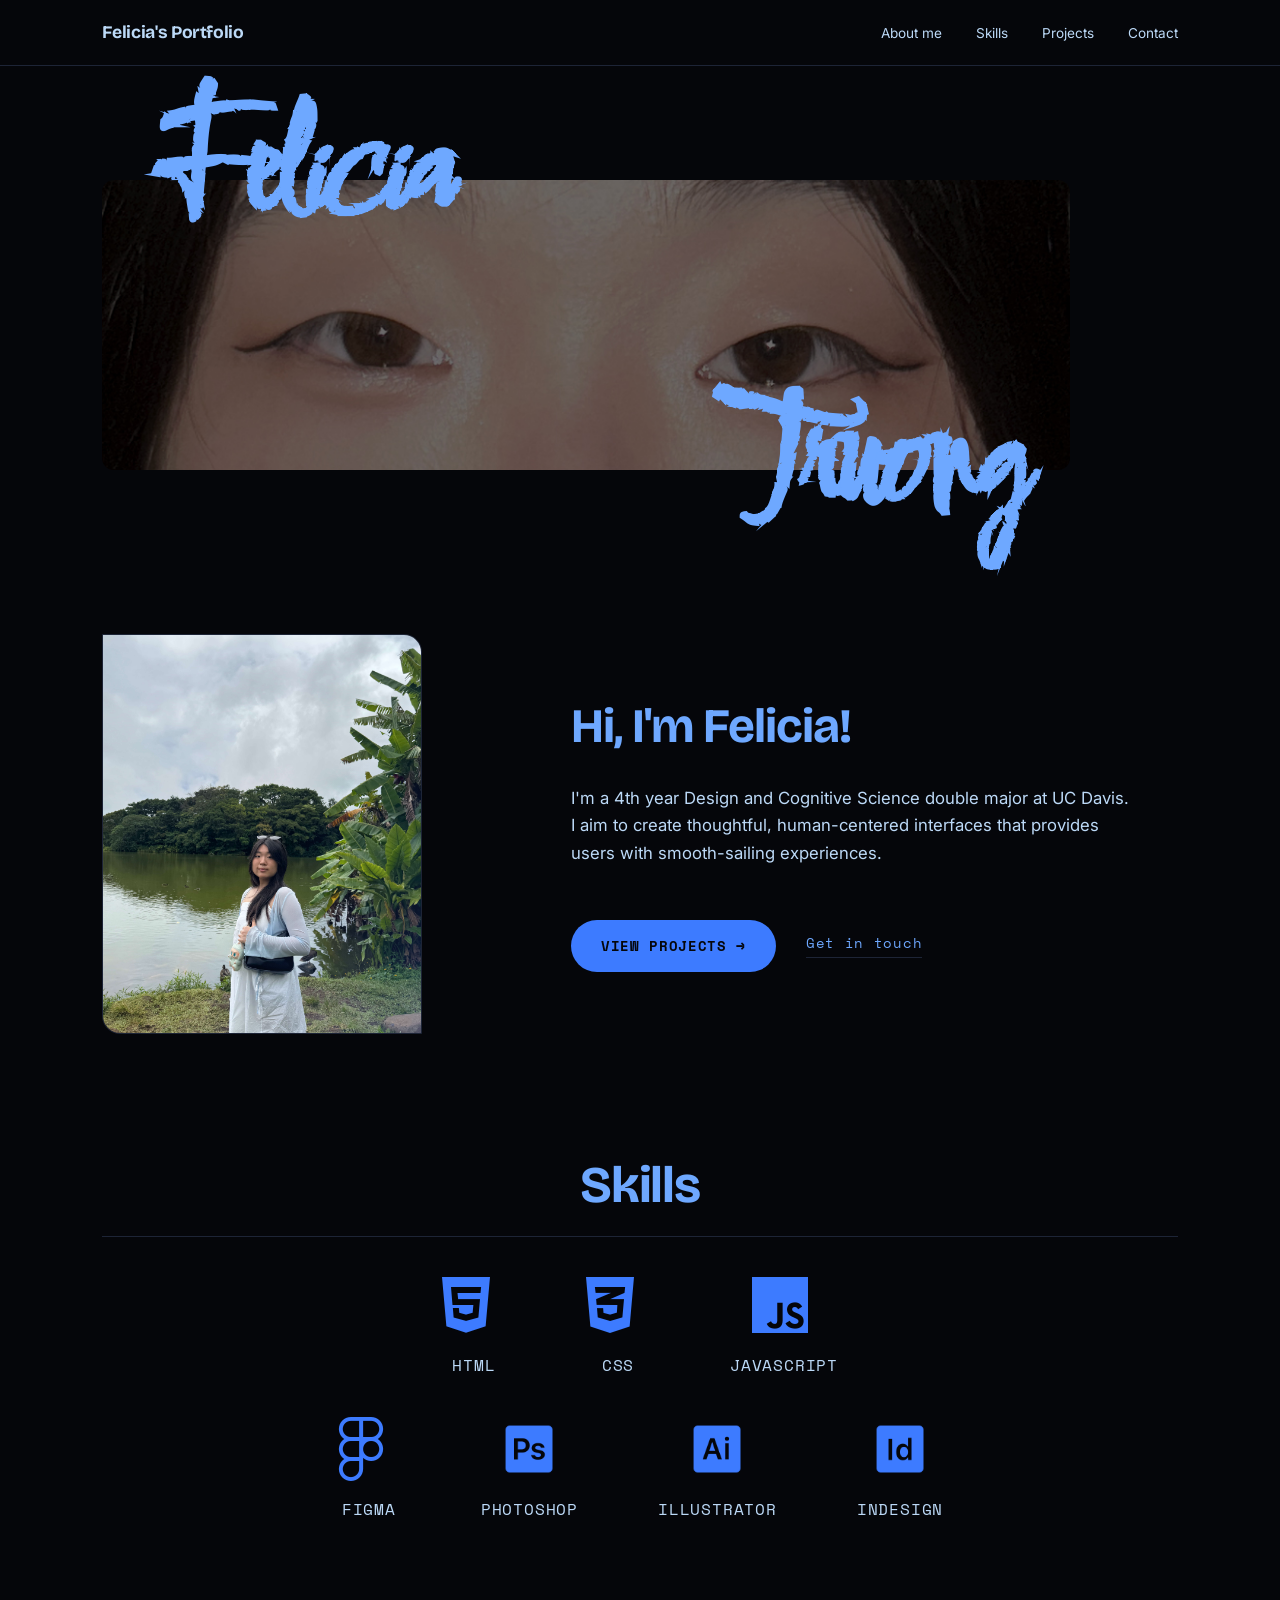
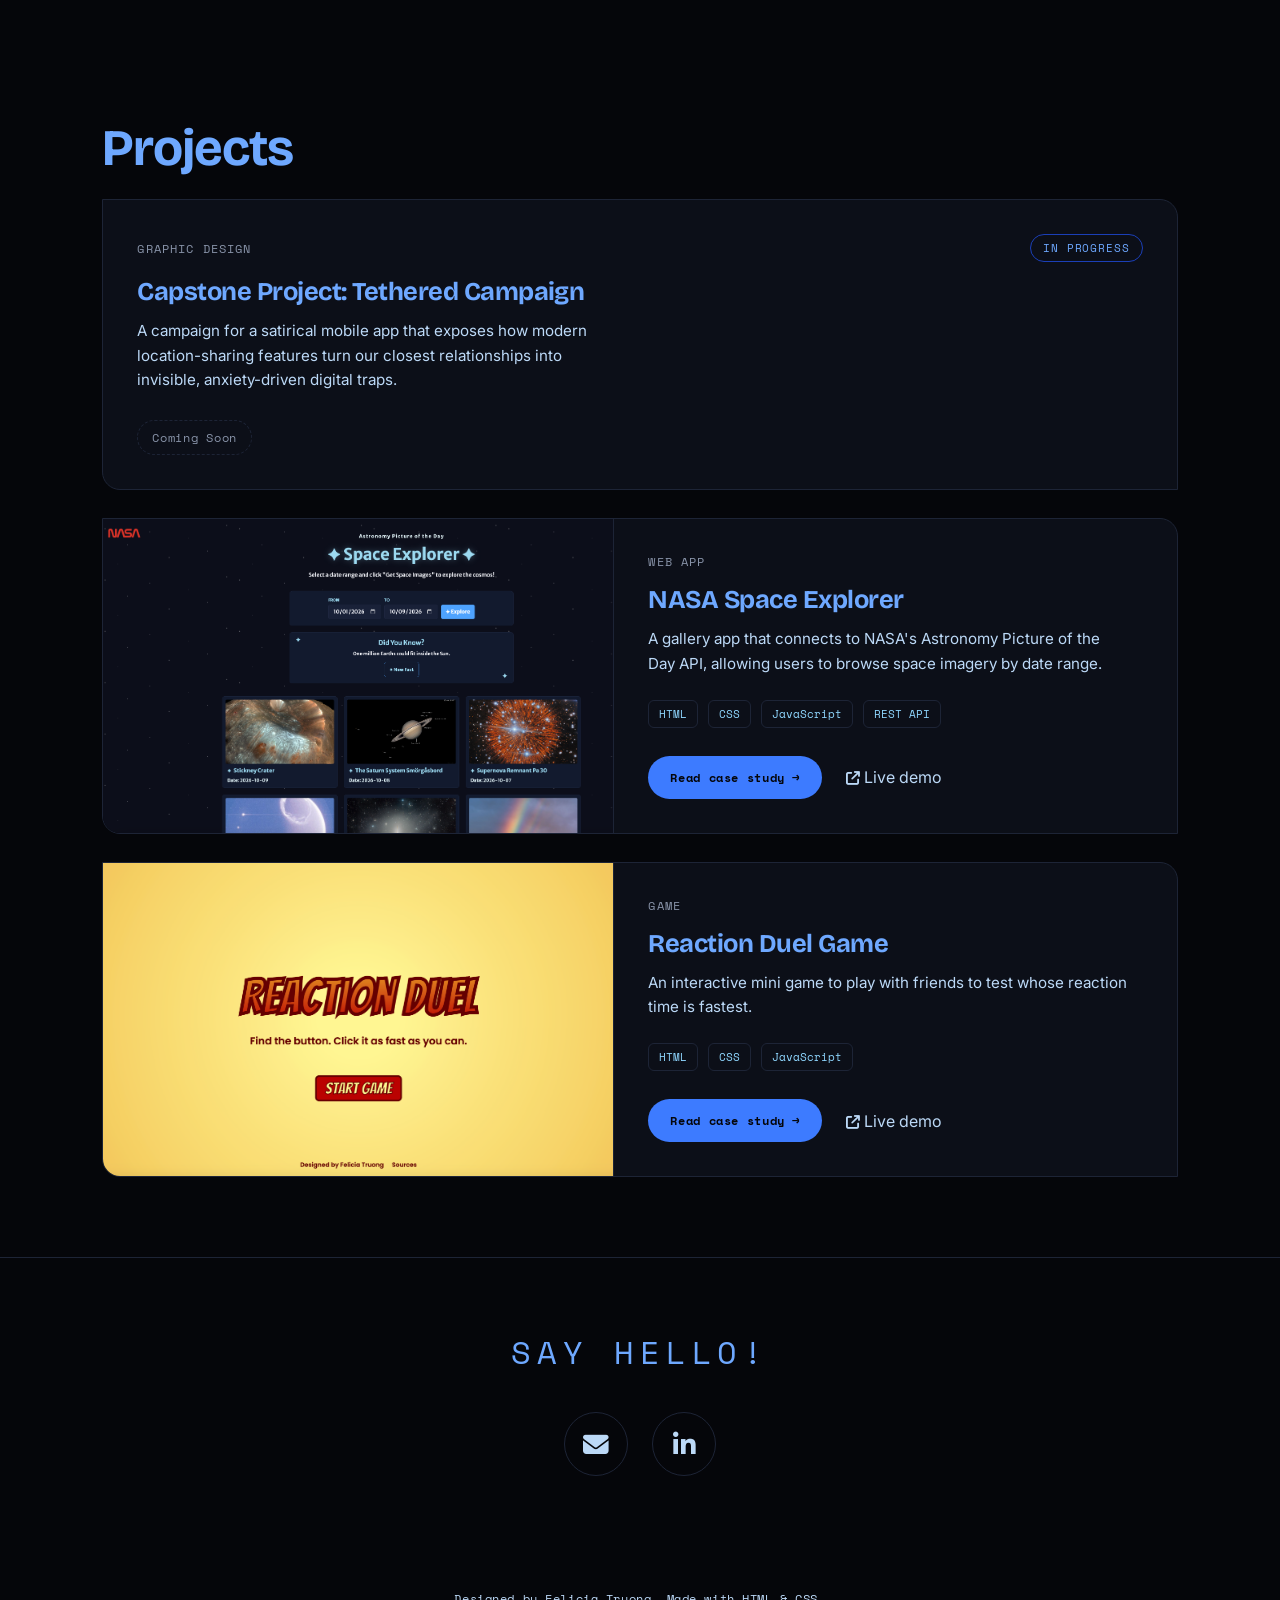
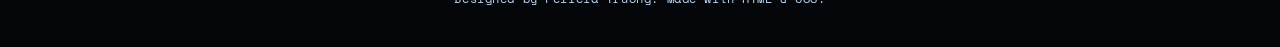
==== commit a0ec12ef: "updated about me and project thumbnail sections" ====
--- a/index.html
+++ b/index.html
@@ -38,7 +38,7 @@
 
   <div class="hero-content">
     <h1>Hi, I'm Felicia!</h1>
-    <p class="hero-sub">I'm a 3rd year Design and Cognitive Science double major at UC Davis. I aim to create thoughtful, human-centered interfaces that provides users with smooth-sailing experiences.</p>
+    <p class="hero-sub">I'm a 4th year Design and Cognitive Science double major at UC Davis. I aim to create thoughtful, human-centered interfaces that provides users with smooth-sailing experiences.</p>
 
     <div class="hero-row">
       <a href="#projects" class="btn-primary">VIEW PROJECTS →</a>
@@ -106,11 +106,11 @@
      <article class="project-card no-media">
         <div class="project-body">
           <div class="project-meta">
-            <span class="project-type">Campaign</span>
+            <span class="project-type">Graphic Design</span>
             <span class="project-status">In progress</span>
           </div>
           <h3>Capstone Project: Tethered Campaign</h3>
-          <!-- <p>Add one sentence on the problem it tackles and your role.</p> -->
+          <p>A campaign for a satirical mobile app that exposes how modern location-sharing features turn our closest relationships into invisible, anxiety-driven digital traps.</p>
           <div class="project-links">
             <span class="project-soon">Coming Soon</span>
           </div>
@@ -126,7 +126,7 @@
         <span class="project-type">Web app</span>
       </div>
       <h3>NASA Space Explorer</h3>
-      <p>A gallery app that connects to NASA's Astronomy Picture of the Day API, letting users browse space imagery by date range.</p>
+      <p>A gallery app that connects to NASA's Astronomy Picture of the Day API, allowing users to browse space imagery by date range.</p>
       <div class="project-tags">
         <span>HTML</span><span>CSS</span><span>JavaScript</span><span>REST API</span>
       </div>
@@ -148,7 +148,7 @@
         <span class="project-type">Game</span>
       </div>
       <h3>Reaction Duel Game</h3>
-      <p>A mini game to play with friends to test whose reaction time is fastest.</p>
+      <p>An interactive mini game to play with friends to test whose reaction time is fastest.</p>
       <div class="project-tags">
         <span>HTML</span><span>CSS</span><span>JavaScript</span>
       </div>
